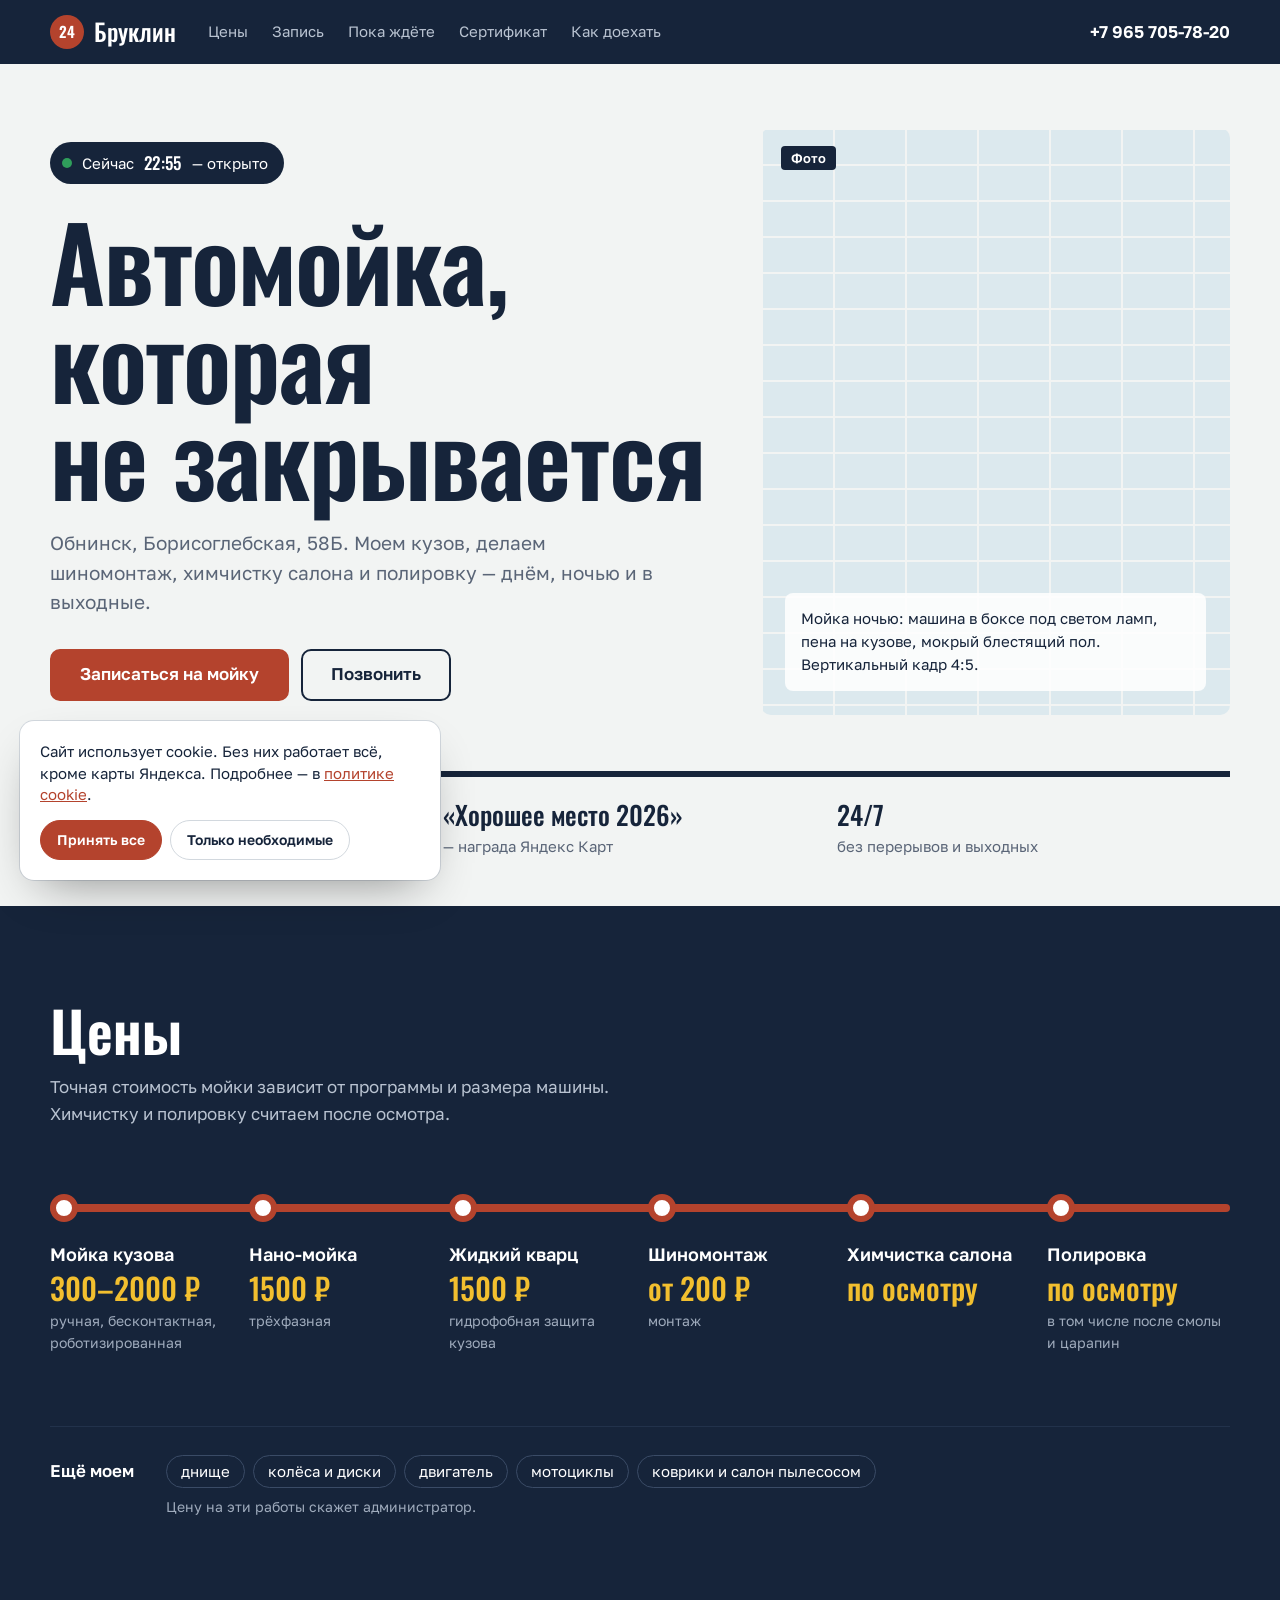
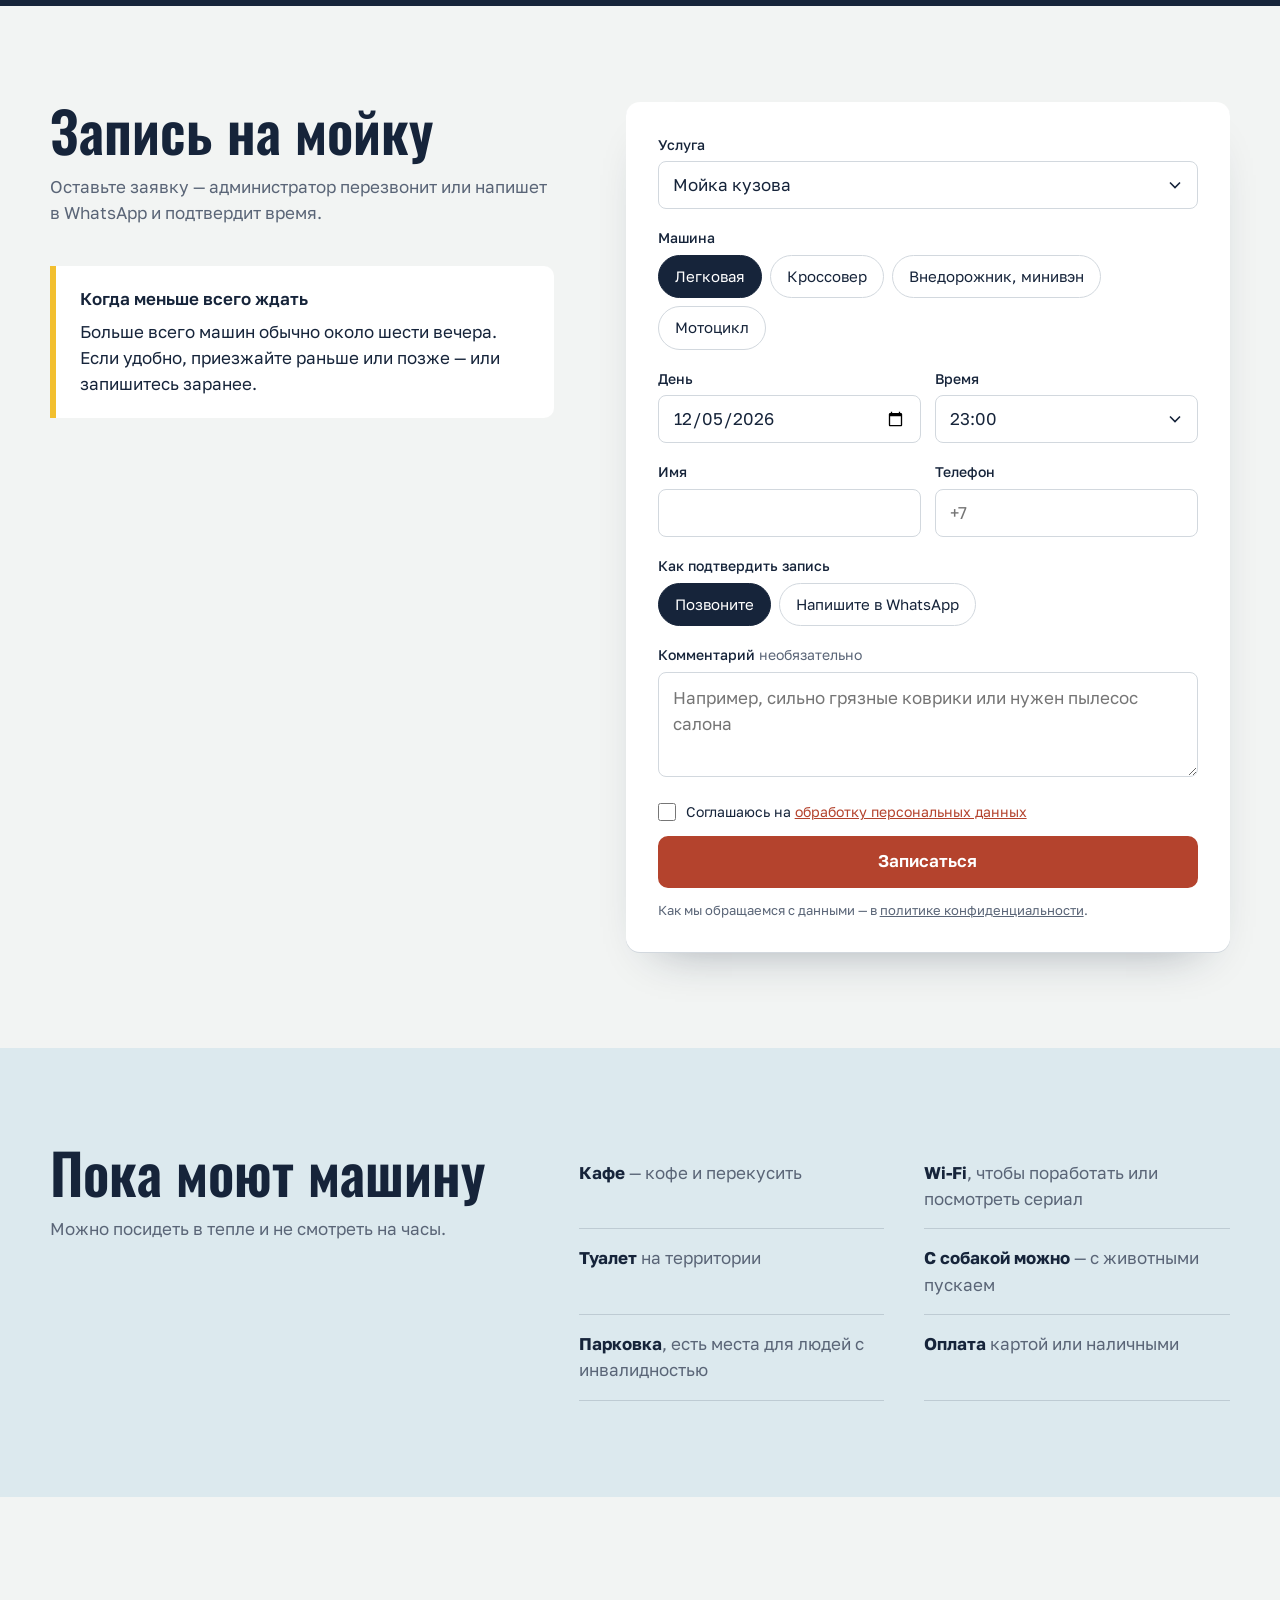
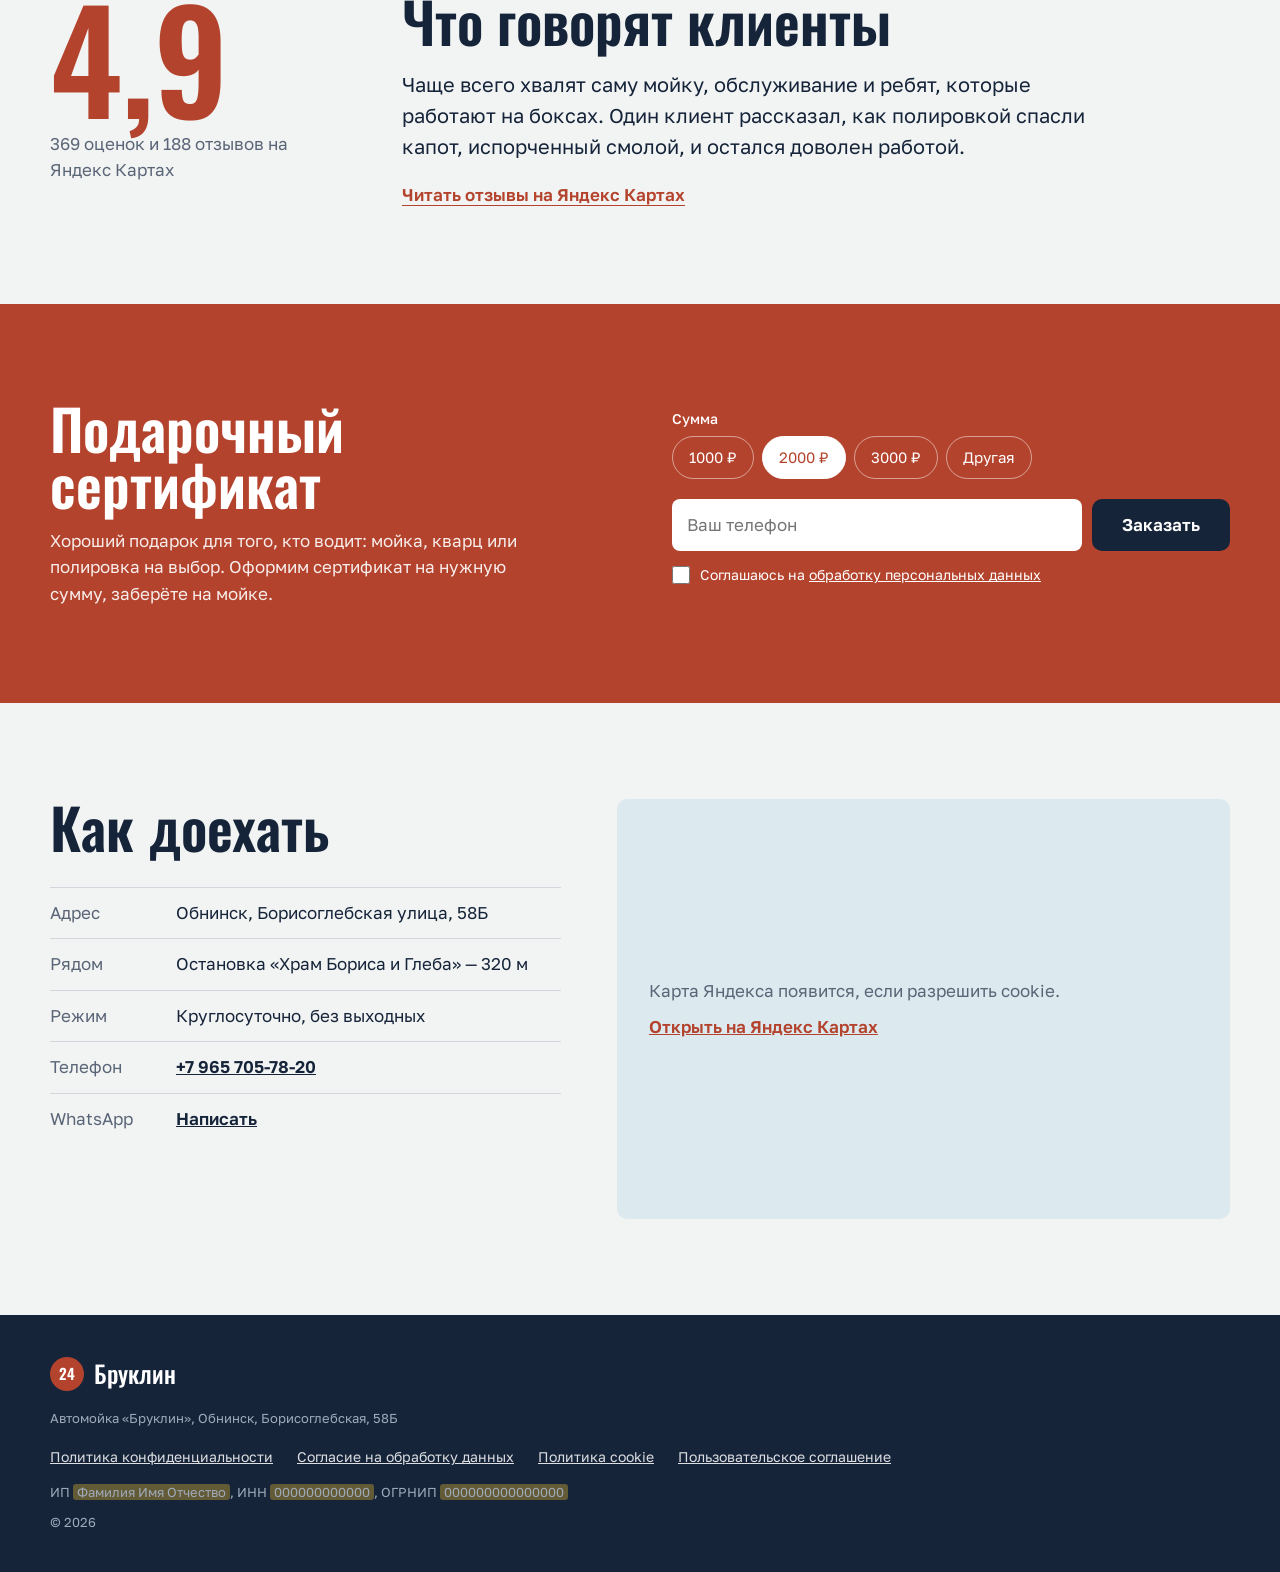
==== index.html @ a829fd0f "Сайт автомойки «Бруклин»: первая версия Главная страница, формы (без отправки данных), баннер cookie" ====
<!DOCTYPE html>
<html lang="ru">
<head>
    <meta charset="UTF-8">
    <meta name="viewport" content="width=device-width, initial-scale=1">
    <title>Автомойка «Бруклин» — круглосуточно, Обнинск</title>
    <meta name="description" content="Круглосуточная автомойка в Обнинске: мойка кузова, нано-мойка, жидкий кварц, шиномонтаж, химчистка салона и полировка. Борисоглебская, 58Б.">

    <link rel="preconnect" href="https://fonts.googleapis.com">
    <link rel="preconnect" href="https://fonts.gstatic.com" crossorigin>
    <link href="https://fonts.googleapis.com/css2?family=Golos+Text:wght@400;500;600&family=Oswald:wght@500;600&display=swap" rel="stylesheet">

    <link rel="canonical" href="https://timofeyderbugov.github.io/brooklyn-carwash-obninsk/">
    <link rel="icon" href="favicon.svg" type="image/svg+xml">

    <meta property="og:type" content="website">
    <meta property="og:locale" content="ru_RU">
    <meta property="og:title" content="Автомойка «Бруклин» — круглосуточно, Обнинск">
    <meta property="og:description" content="Круглосуточная автомойка в Обнинске: мойка кузова, нано-мойка, жидкий кварц, шиномонтаж, химчистка салона и полировка.">
    <meta property="og:url" content="https://timofeyderbugov.github.io/brooklyn-carwash-obninsk/">

    <link rel="stylesheet" href="css/style.css">
</head>
<body>

    <header class="header">
        <div class="wrap header__inner">
            <a class="logo" href="#top">
                <span class="bullet" aria-hidden="true">24</span>
                Бруклин
            </a>

            <nav class="nav" aria-label="Разделы сайта">
                <a href="#prices">Цены</a>
                <a href="#booking">Запись</a>
                <a href="#comfort">Пока ждёте</a>
                <a href="#gift">Сертификат</a>
                <a href="#contacts">Как доехать</a>
            </nav>

            <a class="header__phone" href="tel:+79657057820">+7 965 705-78-20</a>
        </div>
    </header>

    <main id="top">

        <!-- Первый экран -->
        <section class="hero">
            <div class="wrap hero__inner">
                <div class="hero__text">
                    <p class="hero__clock">
                        <span class="hero__dot" aria-hidden="true"></span>
                        Сейчас <time data-clock>--:--</time> — открыто
                    </p>

                    <h1 class="hero__title">Автомойка, которая не&nbsp;закрывается</h1>

                    <p class="hero__lead">
                        Обнинск, Борисоглебская, 58Б. Моем кузов, делаем шиномонтаж,
                        химчистку салона и полировку — днём, ночью и в выходные.
                    </p>

                    <div class="hero__actions">
                        <a class="btn" href="#booking">Записаться на мойку</a>
                        <a class="btn btn--line" href="tel:+79657057820">Позвонить</a>
                    </div>
                </div>

                <figure class="ph ph--hero">
                    <div class="ph__box">
                        <span class="ph__tag">Фото</span>
                        <p class="ph__text">
                            Мойка ночью: машина в боксе под светом ламп, пена на кузове,
                            мокрый блестящий пол. Вертикальный кадр 4:5.
                        </p>
                    </div>
                </figure>
            </div>

            <div class="wrap">
                <ul class="hero__badges">
                    <li><strong>4,9</strong> на Яндекс Картах, 369 оценок</li>
                    <li><strong>«Хорошее место 2026»</strong> — награда Яндекс Карт</li>
                    <li><strong>24/7</strong> без перерывов и выходных</li>
                </ul>
            </div>
        </section>

        <!-- Цены: схема-ветка как в метро -->
        <section class="line-section" id="prices">
            <div class="wrap">
                <h2 class="section__title section__title--light">Цены</h2>
                <p class="line-section__lead">
                    Точная стоимость мойки зависит от программы и размера машины.
                    Химчистку и полировку считаем после осмотра.
                </p>

                <ol class="line">
                    <li class="line__stop">
                        <span class="line__name">Мойка кузова</span>
                        <span class="line__price">300–2000 ₽</span>
                        <span class="line__note">ручная, бесконтактная, роботизированная</span>
                    </li>
                    <li class="line__stop">
                        <span class="line__name">Нано-мойка</span>
                        <span class="line__price">1500 ₽</span>
                        <span class="line__note">трёхфазная</span>
                    </li>
                    <li class="line__stop">
                        <span class="line__name">Жидкий кварц</span>
                        <span class="line__price">1500 ₽</span>
                        <span class="line__note">гидрофобная защита кузова</span>
                    </li>
                    <li class="line__stop">
                        <span class="line__name">Шиномонтаж</span>
                        <span class="line__price">от 200 ₽</span>
                        <span class="line__note">монтаж</span>
                    </li>
                    <li class="line__stop">
                        <span class="line__name">Химчистка салона</span>
                        <span class="line__price">по осмотру</span>
                    </li>
                    <li class="line__stop">
                        <span class="line__name">Полировка</span>
                        <span class="line__price">по осмотру</span>
                        <span class="line__note">в том числе после смолы и царапин</span>
                    </li>
                </ol>

                <div class="extras">
                    <p class="extras__title">Ещё моем</p>
                    <ul class="extras__list">
                        <li>днище</li>
                        <li>колёса и диски</li>
                        <li>двигатель</li>
                        <li>мотоциклы</li>
                        <li>коврики и салон пылесосом</li>
                    </ul>
                    <p class="extras__hint">Цену на эти работы скажет администратор.</p>
                </div>
            </div>
        </section>

        <!-- Запись -->
        <section class="section" id="booking">
            <div class="wrap booking">
                <div class="booking__side">
                    <h2 class="section__title">Запись на мойку</h2>
                    <p class="section__lead">
                        Оставьте заявку — администратор перезвонит или напишет
                        в WhatsApp и подтвердит время.
                    </p>

                    <div class="tip">
                        <p class="tip__title">Когда меньше всего ждать</p>
                        <p>
                            Больше всего машин обычно около шести вечера.
                            Если удобно, приезжайте раньше или позже — или запишитесь заранее.
                        </p>
                    </div>
                </div>

                <form class="form" id="booking-form" novalidate>
                    <div class="form__group">
                        <label class="form__label" for="service">Услуга</label>
                        <select class="form__input" id="service" name="service">
                            <option>Мойка кузова</option>
                            <option>Нано-мойка</option>
                            <option>Жидкий кварц</option>
                            <option>Шиномонтаж</option>
                            <option>Химчистка салона</option>
                            <option>Полировка</option>
                            <option>Мойка мотоцикла</option>
                        </select>
                    </div>

                    <fieldset class="form__group form__fieldset">
                        <legend class="form__label">Машина</legend>
                        <div class="pills">
                            <label class="pill">
                                <input type="radio" name="car" value="Легковая" checked>
                                <span>Легковая</span>
                            </label>
                            <label class="pill">
                                <input type="radio" name="car" value="Кроссовер">
                                <span>Кроссовер</span>
                            </label>
                            <label class="pill">
                                <input type="radio" name="car" value="Внедорожник или минивэн">
                                <span>Внедорожник, минивэн</span>
                            </label>
                            <label class="pill">
                                <input type="radio" name="car" value="Мотоцикл">
                                <span>Мотоцикл</span>
                            </label>
                        </div>
                    </fieldset>

                    <div class="form__row">
                        <div class="form__group">
                            <label class="form__label" for="date">День</label>
                            <input class="form__input" id="date" name="date" type="date" required>
                        </div>
                        <div class="form__group">
                            <label class="form__label" for="time">Время</label>
                            <select class="form__input" id="time" name="time"></select>
                        </div>
                    </div>

                    <div class="form__row">
                        <div class="form__group">
                            <label class="form__label" for="name">Имя</label>
                            <input class="form__input" id="name" name="name" type="text" autocomplete="given-name" required>
                        </div>
                        <div class="form__group">
                            <label class="form__label" for="phone">Телефон</label>
                            <input class="form__input" id="phone" name="phone" type="tel" autocomplete="tel" placeholder="+7" required>
                        </div>
                    </div>

                    <fieldset class="form__group form__fieldset">
                        <legend class="form__label">Как подтвердить запись</legend>
                        <div class="pills">
                            <label class="pill">
                                <input type="radio" name="contact" value="Звонок" checked>
                                <span>Позвоните</span>
                            </label>
                            <label class="pill">
                                <input type="radio" name="contact" value="WhatsApp">
                                <span>Напишите в WhatsApp</span>
                            </label>
                        </div>
                    </fieldset>

                    <div class="form__group">
                        <label class="form__label" for="comment">Комментарий <span class="form__hint">необязательно</span></label>
                        <textarea class="form__input form__textarea" id="comment" name="comment" rows="3" placeholder="Например, сильно грязные коврики или нужен пылесос салона"></textarea>
                    </div>

                    <label class="consent">
                        <input type="checkbox" name="consent" value="yes">
                        <span>Соглашаюсь на <a href="consent.html" target="_blank">обработку персональных данных</a></span>
                    </label>

                    <p class="form__error" role="alert" hidden></p>

                    <button class="btn btn--full" type="submit">Записаться</button>

                    <p class="form__note">
                        Как мы обращаемся с данными — в
                        <a href="privacy.html" target="_blank">политике конфиденциальности</a>.
                    </p>
                </form>

                <div class="booking__done" hidden>
                    <p class="booking__done-title">Вы записаны</p>
                    <p data-summary></p>
                    <p>Администратор свяжется с вами и подтвердит время.</p>
                    <button class="link-btn" type="button" data-reset>Записать ещё одну машину</button>
                </div>
            </div>
        </section>

        <!-- Пока ждёте -->
        <section class="section section--foam" id="comfort">
            <div class="wrap comfort">
                <div>
                    <h2 class="section__title">Пока моют машину</h2>
                    <p class="section__lead">Можно посидеть в тепле и не смотреть на часы.</p>
                </div>

                <ul class="comfort__list">
                    <li><strong>Кафе</strong> — кофе и перекусить</li>
                    <li><strong>Wi-Fi</strong>, чтобы поработать или посмотреть сериал</li>
                    <li><strong>Туалет</strong> на территории</li>
                    <li><strong>С собакой можно</strong> — с животными пускаем</li>
                    <li><strong>Парковка</strong>, есть места для людей с инвалидностью</li>
                    <li><strong>Оплата</strong> картой или наличными</li>
                </ul>
            </div>
        </section>

        <!-- Отзывы -->
        <section class="section" id="reviews">
            <div class="wrap reviews">
                <div class="reviews__score">
                    <p class="reviews__num">4,9</p>
                    <p class="reviews__meta">369 оценок и 188 отзывов на Яндекс Картах</p>
                </div>

                <div class="reviews__body">
                    <h2 class="section__title">Что говорят клиенты</h2>
                    <p class="reviews__text">
                        Чаще всего хвалят саму мойку, обслуживание и ребят, которые работают
                        на боксах. Один клиент рассказал, как полировкой спасли капот, испорченный
                        смолой, и остался доволен работой.
                    </p>
                    <a class="link-btn" href="https://yandex.ru/profile/204612633149" target="_blank" rel="noopener">Читать отзывы на Яндекс Картах</a>
                </div>
            </div>
        </section>

        <!-- Сертификат -->
        <section class="section section--brick" id="gift">
            <div class="wrap gift">
                <div class="gift__text">
                    <h2 class="section__title section__title--light">Подарочный сертификат</h2>
                    <p>
                        Хороший подарок для того, кто водит: мойка, кварц или полировка
                        на выбор. Оформим сертификат на нужную сумму, заберёте на мойке.
                    </p>
                </div>

                <form class="gift__form" id="gift-form" novalidate>
                    <fieldset class="form__fieldset">
                        <legend class="form__label">Сумма</legend>
                        <div class="pills pills--light">
                            <label class="pill">
                                <input type="radio" name="amount" value="1000">
                                <span>1000 ₽</span>
                            </label>
                            <label class="pill">
                                <input type="radio" name="amount" value="2000" checked>
                                <span>2000 ₽</span>
                            </label>
                            <label class="pill">
                                <input type="radio" name="amount" value="3000">
                                <span>3000 ₽</span>
                            </label>
                            <label class="pill">
                                <input type="radio" name="amount" value="Другая">
                                <span>Другая</span>
                            </label>
                        </div>
                    </fieldset>

                    <div class="gift__row">
                        <label class="visually-hidden" for="gift-phone">Телефон</label>
                        <input class="form__input" id="gift-phone" name="phone" type="tel" placeholder="Ваш телефон" required>
                        <button class="btn btn--dark" type="submit">Заказать</button>
                    </div>
                    <label class="consent consent--light">
                        <input type="checkbox" name="consent" value="yes">
                        <span>Соглашаюсь на <a href="consent.html" target="_blank">обработку персональных данных</a></span>
                    </label>
                    <p class="form__error form__error--light" role="alert" hidden></p>
                </form>
            </div>
        </section>

        <!-- Контакты -->
        <section class="section" id="contacts">
            <div class="wrap contacts">
                <div>
                    <h2 class="section__title">Как доехать</h2>

                    <dl class="contacts__list">
                        <div>
                            <dt>Адрес</dt>
                            <dd>Обнинск, Борисоглебская улица, 58Б</dd>
                        </div>
                        <div>
                            <dt>Рядом</dt>
                            <dd>Остановка «Храм Бориса и Глеба» — 320 м</dd>
                        </div>
                        <div>
                            <dt>Режим</dt>
                            <dd>Круглосуточно, без выходных</dd>
                        </div>
                        <div>
                            <dt>Телефон</dt>
                            <dd><a href="tel:+79657057820">+7 965 705-78-20</a></dd>
                        </div>
                        <div>
                            <dt>WhatsApp</dt>
                            <dd><a href="https://wa.me/79657057820" target="_blank" rel="noopener">Написать</a></dd>
                        </div>
                    </dl>
                </div>

                <!-- Карта Яндекса ставит свои cookie, поэтому грузится только после согласия -->
                <div class="contacts__map"
                     data-map-src="https://yandex.ru/map-widget/v1/?oid=204612633149&amp;z=16"
                     data-map-title="Автомойка «Бруклин» на Яндекс Картах">
                    <div class="map-stub">
                        <p>Карта Яндекса появится, если разрешить cookie.</p>
                        <a href="https://yandex.ru/maps/org/204612633149" target="_blank" rel="noopener">Открыть на Яндекс Картах</a>
                    </div>
                </div>
            </div>
        </section>

    </main>

    <footer class="footer">
        <div class="wrap footer__inner">
            <p class="logo logo--footer">
                <span class="bullet" aria-hidden="true">24</span>
                Бруклин
            </p>
            <p class="footer__small">Автомойка «Бруклин», Обнинск, Борисоглебская, 58Б</p>
            <nav class="footer__legal" aria-label="Документы">
                <a href="privacy.html">Политика конфиденциальности</a>
                <a href="consent.html">Согласие на обработку данных</a>
                <a href="cookies.html">Политика cookie</a>
                <a href="terms.html">Пользовательское соглашение</a>
            </nav>
            <!-- Реквизиты: заменить на настоящие данные владельца -->
            <p class="footer__small">
                ИП <span class="fill">Фамилия Имя Отчество</span>, ИНН <span class="fill">000000000000</span>,
                ОГРНИП <span class="fill">000000000000000</span>
            </p>
            <p class="footer__small">© <span data-year>2026</span></p>
        </div>
    </footer>

    <script src="js/cookies.js"></script>
    <script src="js/main.js"></script>
</body>
</html>
---- css/style.css ----
/* ==========================================================
   Автомойка «Бруклин» — стили
   Идея: указатели нью-йоркского метро. Кирпич, мокрый асфальт,
   белая плитка. Цены нарисованы как ветка метро.
   ========================================================== */

:root {
    --tile: #f2f4f3;
    --white: #ffffff;
    --asphalt: #16243a;
    --asphalt-2: #22324b;
    --brick: #b4432d;
    --brick-dark: #8e3321;
    --signal: #f2bf2f;
    --foam: #dce9ee;
    --muted: #5a6577;
    --line: #d2d8de;
    --ok: #2f9e5b;
    --error: #b4432d;
    --accent: var(--brick);
    --bg-soft: var(--foam);
    --ink-main: var(--asphalt);

    --font-display: "Oswald", "Arial Narrow", Arial, sans-serif;
    --font-body: "Golos Text", "Helvetica Neue", Arial, sans-serif;

    --wrap: 1180px;
    --radius: 10px;
}

*,
*::before,
*::after {
    box-sizing: border-box;
}

html {
    scroll-behavior: smooth;
    scroll-padding-top: 76px;
}

body {
    margin: 0;
    font-family: var(--font-body);
    font-size: 17px;
    line-height: 1.55;
    color: var(--asphalt);
    background: var(--tile);
    -webkit-font-smoothing: antialiased;
}

h1,
h2,
p,
ol,
ul,
dl,
dd,
figure,
fieldset {
    margin: 0;
}

ol,
ul {
    padding: 0;
    list-style: none;
}

fieldset {
    padding: 0;
    border: 0;
    min-width: 0;
}

a {
    color: inherit;
}

button,
input,
select,
textarea {
    font: inherit;
    color: inherit;
}

:focus-visible {
    outline: 3px solid var(--signal);
    outline-offset: 3px;
}

.wrap {
    width: min(100% - 40px, var(--wrap));
    margin-inline: auto;
}

.visually-hidden {
    position: absolute;
    width: 1px;
    height: 1px;
    overflow: hidden;
    clip: rect(0 0 0 0);
    white-space: nowrap;
}

/* ---------- Знак «24» как кружок линии метро ---------- */

.bullet {
    display: inline-grid;
    place-items: center;
    width: 34px;
    height: 34px;
    border-radius: 50%;
    background: var(--brick);
    color: var(--white);
    font-family: var(--font-display);
    font-weight: 600;
    font-size: 15px;
    letter-spacing: 0;
}

/* ---------- Шапка: чёрная полоса указателя ---------- */

.header {
    position: sticky;
    top: 0;
    z-index: 10;
    background: var(--asphalt);
    color: var(--white);
}

.header__inner {
    display: flex;
    align-items: center;
    gap: 32px;
    min-height: 64px;
}

.logo {
    display: inline-flex;
    align-items: center;
    gap: 10px;
    font-family: var(--font-display);
    font-weight: 500;
    font-size: 24px;
    text-decoration: none;
}

.nav {
    display: flex;
    gap: 24px;
    margin-right: auto;
    font-size: 15px;
}

.nav a {
    text-decoration: none;
    color: #b9c3d1;
}

.nav a:hover {
    color: var(--white);
}

.header__phone {
    font-weight: 600;
    text-decoration: none;
    white-space: nowrap;
}

/* ---------- Кнопки ---------- */

.btn {
    display: inline-flex;
    align-items: center;
    justify-content: center;
    min-height: 52px;
    padding: 0 28px;
    border: 2px solid var(--brick);
    border-radius: var(--radius);
    background: var(--brick);
    color: var(--white);
    font-weight: 600;
    text-decoration: none;
    cursor: pointer;
    transition: background 0.15s, border-color 0.15s, color 0.15s;
}

.btn:hover {
    background: var(--brick-dark);
    border-color: var(--brick-dark);
}

.btn--line {
    background: transparent;
    border-color: var(--asphalt);
    color: var(--asphalt);
}

.btn--line:hover {
    background: var(--asphalt);
    border-color: var(--asphalt);
    color: var(--white);
}

.btn--dark {
    background: var(--asphalt);
    border-color: var(--asphalt);
}

.btn--dark:hover {
    background: var(--asphalt-2);
    border-color: var(--asphalt-2);
}

.btn--full {
    width: 100%;
}

.link-btn {
    padding: 0;
    border: 0;
    background: none;
    color: var(--brick);
    font-weight: 600;
    text-decoration: underline;
    text-underline-offset: 4px;
    cursor: pointer;
}

/* ---------- Первый экран ---------- */

.hero {
    padding: 64px 0 48px;
}

.hero__inner {
    display: grid;
    grid-template-columns: 1.25fr 1fr;
    gap: 56px;
    align-items: center;
}

.hero__clock {
    display: inline-flex;
    align-items: center;
    gap: 10px;
    padding: 8px 16px 8px 12px;
    border-radius: 999px;
    background: var(--asphalt);
    color: var(--white);
    font-size: 15px;
}

.hero__clock time {
    font-family: var(--font-display);
    font-weight: 500;
    font-size: 17px;
    letter-spacing: 0.02em;
    font-variant-numeric: tabular-nums;
}

.hero__dot {
    width: 10px;
    height: 10px;
    border-radius: 50%;
    background: var(--ok);
    box-shadow: 0 0 0 0 rgba(47, 158, 91, 0.6);
    animation: pulse 2s infinite;
}

@keyframes pulse {
    70% {
        box-shadow: 0 0 0 10px rgba(47, 158, 91, 0);
    }
    100% {
        box-shadow: 0 0 0 0 rgba(47, 158, 91, 0);
    }
}

.hero__title {
    margin-top: 28px;
    font-family: var(--font-display);
    font-weight: 600;
    font-size: clamp(40px, 8vw, 104px);
    line-height: 0.95;
    letter-spacing: -0.01em;
}

.hero__lead {
    max-width: 32em;
    margin-top: 24px;
    font-size: 19px;
    color: var(--muted);
}

.hero__actions {
    display: flex;
    flex-wrap: wrap;
    gap: 12px;
    margin-top: 32px;
}

.hero__badges {
    display: grid;
    grid-template-columns: repeat(3, 1fr);
    margin-top: 56px;
    border-top: 6px solid var(--asphalt);
}

.hero__badges li {
    padding: 18px 24px 0 0;
    color: var(--muted);
    font-size: 15px;
}

.hero__badges strong {
    display: block;
    font-family: var(--font-display);
    font-weight: 500;
    font-size: 26px;
    color: var(--asphalt);
}

/* ---------- Место под картинку ---------- */

.ph__box {
    position: relative;
    display: flex;
    flex-direction: column;
    justify-content: flex-end;
    padding: 24px;
    border-radius: var(--radius);
    background:
        linear-gradient(var(--tile) 2px, transparent 2px) 0 0 / 100% 36px,
        linear-gradient(90deg, var(--tile) 2px, transparent 2px) 0 0 / 72px 100%,
        var(--foam);
    color: var(--asphalt);
}

.ph--hero .ph__box {
    aspect-ratio: 4 / 5;
}

.ph__tag {
    position: absolute;
    top: 18px;
    left: 20px;
    padding: 2px 10px;
    border-radius: 4px;
    background: var(--asphalt);
    color: var(--white);
    font-size: 13px;
    font-weight: 600;
}

.ph__text {
    padding: 14px 16px;
    border-radius: 8px;
    background: rgba(255, 255, 255, 0.85);
    font-size: 15px;
}

/* ---------- Секции ---------- */

.section {
    padding: 96px 0;
}

.section--foam {
    background: var(--foam);
}

.section--brick {
    background: var(--brick);
    color: var(--white);
}

.section__title {
    font-family: var(--font-display);
    font-weight: 600;
    font-size: clamp(34px, 4.6vw, 56px);
    line-height: 1;
}

.section__title--light {
    color: var(--white);
}

.section__lead {
    max-width: 30em;
    margin-top: 16px;
    color: var(--muted);
}

/* ---------- Цены: ветка метро ---------- */

.line-section {
    padding: 96px 0 88px;
    background: var(--asphalt);
    color: var(--white);
}

.line-section__lead {
    max-width: 34em;
    margin-top: 16px;
    color: #b9c3d1;
}

.line {
    position: relative;
    display: grid;
    grid-template-columns: repeat(6, 1fr);
    gap: 16px;
    margin-top: 64px;
}

/* сама линия */
.line::before {
    content: "";
    position: absolute;
    top: 13px;
    left: 0;
    right: 0;
    height: 8px;
    border-radius: 4px;
    background: var(--brick);
}

.line__stop {
    position: relative;
    display: flex;
    flex-direction: column;
    gap: 6px;
    padding-top: 52px;
}

/* станция */
.line__stop::before {
    content: "";
    position: absolute;
    top: 3px;
    left: 0;
    width: 28px;
    height: 28px;
    border: 6px solid var(--brick);
    border-radius: 50%;
    background: var(--white);
}

.line__name {
    font-weight: 600;
    font-size: 18px;
    line-height: 1.25;
}

.line__price {
    font-family: var(--font-display);
    font-weight: 500;
    font-size: 30px;
    line-height: 1.1;
    color: var(--signal);
    white-space: nowrap;
}

.line__note {
    font-size: 14px;
    color: #9fabbc;
}

.extras {
    display: grid;
    grid-template-columns: auto 1fr;
    gap: 8px 32px;
    align-items: baseline;
    margin-top: 72px;
    padding-top: 28px;
    border-top: 1px solid var(--asphalt-2);
}

.extras__title {
    font-weight: 600;
}

.extras__list {
    display: flex;
    flex-wrap: wrap;
    gap: 8px;
}

.extras__list li {
    padding: 4px 14px;
    border: 1px solid #3a4b66;
    border-radius: 999px;
    font-size: 15px;
}

.extras__hint {
    grid-column: 2;
    font-size: 14px;
    color: #9fabbc;
}

/* ---------- Запись ---------- */

.booking {
    display: grid;
    grid-template-columns: 1fr 1.2fr;
    gap: 72px;
    align-items: start;
}

.tip {
    margin-top: 40px;
    padding: 20px 24px;
    border-left: 6px solid var(--signal);
    background: var(--white);
    border-radius: 0 var(--radius) var(--radius) 0;
}

.tip__title {
    margin-bottom: 6px;
    font-weight: 600;
}

.form {
    padding: 32px;
    background: var(--white);
    border-radius: 14px;
    box-shadow: 0 1px 0 var(--line), 0 24px 48px -32px rgba(22, 36, 58, 0.45);
}

.form__group {
    margin-bottom: 18px;
}

.form__row {
    display: grid;
    grid-template-columns: 1fr 1fr;
    gap: 14px;
}

.form__label {
    display: block;
    margin-bottom: 6px;
    padding: 0;
    font-size: 14px;
    font-weight: 500;
}

.form__hint {
    font-weight: 400;
    color: var(--muted);
}

.form__input {
    width: 100%;
    min-height: 48px;
    padding: 0 14px;
    border: 1.5px solid var(--line);
    border-radius: 8px;
    background: var(--white);
    transition: border-color 0.15s;
}

.form__input:focus {
    outline: none;
    border-color: var(--asphalt);
}

.form__input.is-invalid {
    border-color: var(--error);
}

select.form__input {
    appearance: none;
    padding-right: 40px;
    background-image: url("data:image/svg+xml,%3Csvg xmlns='http://www.w3.org/2000/svg' width='12' height='8' fill='none'%3E%3Cpath d='M1 1.5l5 5 5-5' stroke='%2316243a' stroke-width='1.6'/%3E%3C/svg%3E");
    background-repeat: no-repeat;
    background-position: right 16px center;
}

.form__textarea {
    min-height: 90px;
    padding: 12px 14px;
    resize: vertical;
}

.form__error {
    margin-bottom: 12px;
    font-size: 14px;
    color: var(--error);
}

.form__error--light {
    margin: 10px 0 0;
    color: var(--white);
    font-weight: 600;
}

.form__note {
    margin-top: 12px;
    font-size: 13px;
    color: var(--muted);
}

/* Переключатели-таблетки */

.pills {
    display: flex;
    flex-wrap: wrap;
    gap: 8px;
}

.pill {
    position: relative;
}

.pill input {
    position: absolute;
    opacity: 0;
    pointer-events: none;
}

.pill span {
    display: inline-block;
    padding: 9px 16px;
    border: 1.5px solid var(--line);
    border-radius: 999px;
    font-size: 15px;
    cursor: pointer;
    transition: background 0.15s, border-color 0.15s, color 0.15s;
}

.pill input:checked + span {
    background: var(--asphalt);
    border-color: var(--asphalt);
    color: var(--white);
}

.pill input:focus-visible + span {
    outline: 3px solid var(--signal);
    outline-offset: 2px;
}

.pills--light .pill span {
    border-color: rgba(255, 255, 255, 0.5);
}

.pills--light .pill input:checked + span {
    background: var(--white);
    border-color: var(--white);
    color: var(--brick);
}

.booking__done {
    padding: 40px 32px;
    background: var(--white);
    border-radius: 14px;
    border-top: 6px solid var(--ok);
}

.booking__done-title {
    margin-bottom: 10px;
    font-family: var(--font-display);
    font-weight: 600;
    font-size: 36px;
}

.booking__done [data-summary] {
    margin-bottom: 6px;
    font-weight: 600;
}

.booking__done .link-btn {
    margin-top: 20px;
}

/* ---------- Пока ждёте ---------- */

.comfort {
    display: grid;
    grid-template-columns: 1fr 1.4fr;
    gap: 64px;
}

.comfort__list {
    display: grid;
    grid-template-columns: 1fr 1fr;
    gap: 0 40px;
}

.comfort__list li {
    padding: 16px 0;
    border-bottom: 1px solid rgba(22, 36, 58, 0.15);
    color: var(--muted);
}

.comfort__list strong {
    color: var(--asphalt);
}

/* ---------- Отзывы ---------- */

.reviews {
    display: grid;
    grid-template-columns: 280px 1fr;
    gap: 72px;
    align-items: start;
}

.reviews__num {
    font-family: var(--font-display);
    font-weight: 600;
    font-size: 140px;
    line-height: 0.9;
    color: var(--brick);
}

.reviews__meta {
    margin-top: 12px;
    color: var(--muted);
}

.reviews__text {
    max-width: 36em;
    margin: 20px 0 20px;
    font-size: 20px;
}

/* ---------- Сертификат ---------- */

.gift {
    display: grid;
    grid-template-columns: 1fr 1fr;
    gap: 64px;
    align-items: center;
}

.gift__text p {
    max-width: 30em;
    margin-top: 16px;
    opacity: 0.9;
}

.gift__row {
    display: flex;
    gap: 10px;
    margin-top: 20px;
}

.gift__row .form__input {
    flex: 1;
    border-color: transparent;
}

.gift__done {
    font-family: var(--font-display);
    font-weight: 500;
    font-size: 28px;
}

/* ---------- Контакты ---------- */

.contacts {
    display: grid;
    grid-template-columns: 1fr 1.2fr;
    gap: 56px;
}

.contacts__list {
    margin-top: 32px;
}

.contacts__list > div {
    display: grid;
    grid-template-columns: 110px 1fr;
    gap: 16px;
    padding: 12px 0;
    border-top: 1px solid var(--line);
}

.contacts__list dt {
    color: var(--muted);
}

.contacts__list a {
    font-weight: 600;
}

.contacts__map {
    min-height: 420px;
    border-radius: var(--radius);
    overflow: hidden;
    background: var(--foam);
}

.contacts__map iframe {
    display: block;
    width: 100%;
    height: 100%;
    min-height: 420px;
    border: 0;
}

/* ---------- Подвал ---------- */

.footer {
    padding: 40px 0;
    background: var(--asphalt);
    color: var(--white);
}

.footer__inner {
    display: grid;
    gap: 10px;
}

.logo--footer {
    margin-bottom: 6px;
}

.footer__small {
    font-size: 13px;
    color: #9fabbc;
}

/* ---------- Адаптив ---------- */

@media (max-width: 1000px) {
    .nav {
        display: none;
    }

    .header__inner {
        justify-content: space-between;
    }

    .hero__inner,
    .booking,
    .comfort,
    .reviews,
    .gift,
    .contacts {
        grid-template-columns: 1fr;
        gap: 40px;
    }

    .ph--hero .ph__box {
        aspect-ratio: 16 / 10;
    }

    /* ветка становится вертикальной */
    .line {
        grid-template-columns: 1fr;
        gap: 28px;
        margin-top: 48px;
        padding-left: 48px;
    }

    .line::before {
        top: 0;
        bottom: 0;
        left: 10px;
        right: auto;
        width: 8px;
        height: auto;
    }

    .line__stop {
        padding-top: 0;
    }

    .line__stop::before {
        top: 0;
        left: -48px;
    }
}

@media (max-width: 600px) {
    body {
        font-size: 16px;
    }

    .hero {
        padding: 36px 0 40px;
    }

    .hero__badges {
        grid-template-columns: 1fr;
    }

    .section,
    .line-section {
        padding: 64px 0;
    }

    .form {
        padding: 22px;
    }

    .form__row,
    .comfort__list {
        grid-template-columns: 1fr;
    }

    .extras {
        grid-template-columns: 1fr;
    }

    .extras__hint {
        grid-column: auto;
    }

    .reviews__num {
        font-size: 104px;
    }

    .gift__row {
        flex-direction: column;
    }

    .contacts__list > div {
        grid-template-columns: 1fr;
        gap: 2px;
    }
}

@media (prefers-reduced-motion: reduce) {
    html {
        scroll-behavior: auto;
    }

    .hero__dot {
        animation: none;
    }

    * {
        transition: none !important;
    }
}

/* ==========================================================
   Согласие, cookie, документы
   ========================================================== */

/* ---------- Галочка согласия в формах ---------- */

.consent {
    display: flex;
    align-items: flex-start;
    gap: 10px;
    margin: 4px 0 14px;
    font-size: 14px;
    line-height: 1.4;
    cursor: pointer;
}

.consent input {
    flex-shrink: 0;
    width: 18px;
    height: 18px;
    margin: 1px 0 0;
    accent-color: var(--accent);
    cursor: pointer;
}

.consent a {
    color: var(--accent);
}

.consent.is-invalid span {
    color: var(--error);
}

.consent--light,
.consent--light a {
    color: var(--white);
}

.consent--light {
    margin-top: 14px;
}

.consent--light.is-invalid span {
    color: var(--white);
    text-decoration: underline wavy;
}

.callback .consent {
    margin-top: 12px;
}

/* ---------- Заглушка карты до согласия ---------- */

.map-stub {
    display: flex;
    flex-direction: column;
    justify-content: center;
    align-items: flex-start;
    gap: 10px;
    height: 100%;
    min-height: 420px;
    padding: 32px;
    color: var(--muted);
}

.map-stub a {
    color: var(--accent);
    font-weight: 600;
}

/* ---------- Баннер cookie ---------- */

.cookie {
    position: fixed;
    left: 20px;
    bottom: 20px;
    z-index: 50;
    display: flex;
    flex-direction: column;
    gap: 14px;
    width: min(420px, calc(100% - 40px));
    padding: 20px;
    background: var(--white);
    color: var(--ink-main);
    border-radius: 14px;
    box-shadow: 0 20px 50px -20px rgba(0, 0, 0, 0.45), 0 0 0 1px var(--line);
    font-size: 15px;
    line-height: 1.45;
}

.cookie__text a {
    color: var(--accent);
}

.cookie__actions {
    display: flex;
    flex-wrap: wrap;
    gap: 8px;
}

.cookie__btn {
    min-height: 40px;
    padding: 0 16px;
    border: 1.5px solid var(--line);
    border-radius: 999px;
    background: transparent;
    font-weight: 600;
    font-size: 14px;
    cursor: pointer;
}

.cookie__btn--main {
    border-color: var(--accent);
    background: var(--accent);
    color: var(--white);
}

/* ---------- Подвал: документы и реквизиты ---------- */

.footer__legal {
    display: flex;
    flex-wrap: wrap;
    gap: 6px 24px;
    margin: 8px 0 4px;
    font-size: 14px;
}

.footer__legal a {
    color: inherit;
    opacity: 0.85;
}

.footer__legal a:hover {
    opacity: 1;
}

/* Место, которое владелец должен заполнить своими данными */
.fill {
    padding: 0 4px;
    border-radius: 3px;
    background: rgba(242, 191, 47, 0.35);
    color: inherit;
}

/* ---------- Страницы документов ---------- */

.legal-head {
    padding: 56px 0 0;
}

.back-link {
    color: var(--accent);
    font-weight: 600;
    text-decoration: none;
}

.back-link:hover {
    text-decoration: underline;
    text-underline-offset: 4px;
}

.legal {
    display: grid;
    grid-template-columns: 240px 1fr;
    gap: 64px;
    padding: 32px 0 96px;
}

.legal__docs {
    position: sticky;
    top: 96px;
    align-self: start;
    display: grid;
    gap: 2px;
    font-size: 15px;
}

.legal__docs a {
    padding: 8px 0 8px 14px;
    border-left: 3px solid var(--line);
    color: var(--muted);
    text-decoration: none;
}

.legal__docs a:hover {
    color: var(--ink-main);
}

.legal__docs a[aria-current="page"] {
    border-left-color: var(--accent);
    color: var(--ink-main);
    font-weight: 600;
}

.legal__body {
    min-width: 0;
    max-width: 46em;
}

.legal__title {
    font-family: var(--font-display);
    font-weight: 600;
    font-size: clamp(30px, 4vw, 46px);
    line-height: 1.1;
}

.legal__date {
    margin-top: 12px;
    color: var(--muted);
}

.legal__intro {
    margin-top: 28px;
    padding: 18px 22px;
    border-radius: 10px;
    background: var(--bg-soft);
}

.legal__body h2 {
    margin: 40px 0 12px;
    font-size: 21px;
    font-weight: 600;
    line-height: 1.3;
}

.legal__body p + p {
    margin-top: 10px;
}

.legal__body ul {
    margin: 10px 0;
}

.legal__body li {
    position: relative;
    padding: 4px 0 4px 22px;
}

.legal__body li::before {
    content: "";
    position: absolute;
    left: 4px;
    top: 15px;
    width: 7px;
    height: 7px;
    border-radius: 50%;
    background: var(--accent);
}

.legal__body a {
    color: var(--accent);
}

.legal__table {
    width: 100%;
    margin: 14px 0;
    border-collapse: collapse;
    font-size: 15px;
}

.legal__table th,
.legal__table td {
    padding: 10px 12px;
    border-bottom: 1px solid var(--line);
    text-align: left;
    vertical-align: top;
}

.legal__table th {
    font-weight: 600;
    background: var(--bg-soft);
}

.legal__status {
    margin-top: 16px;
}

.legal__body .btn {
    margin: 16px 0 20px;
}

@media (max-width: 860px) {
    .legal {
        grid-template-columns: minmax(0, 1fr);
        gap: 32px;
    }

    .legal__docs {
        position: static;
    }

    .legal__table {
        display: block;
        overflow-x: auto;
    }
}

@media (max-width: 600px) {
    .cookie {
        left: 12px;
        bottom: 12px;
        width: calc(100% - 24px);
    }
}

/* ---------- Страница 404 ---------- */

.not-found {
    min-height: calc(100vh - 64px);
    display: flex;
    flex-direction: column;
    justify-content: center;
    align-items: flex-start;
    gap: 20px;
    padding: 64px 0;
}

.not-found__title {
    font-family: var(--font-display);
    font-weight: 600;
    font-size: clamp(36px, 6vw, 72px);
    line-height: 1;
}

.not-found__text {
    max-width: 30em;
    color: var(--muted);
}

.page-404 .header__inner {
    justify-content: space-between;
}
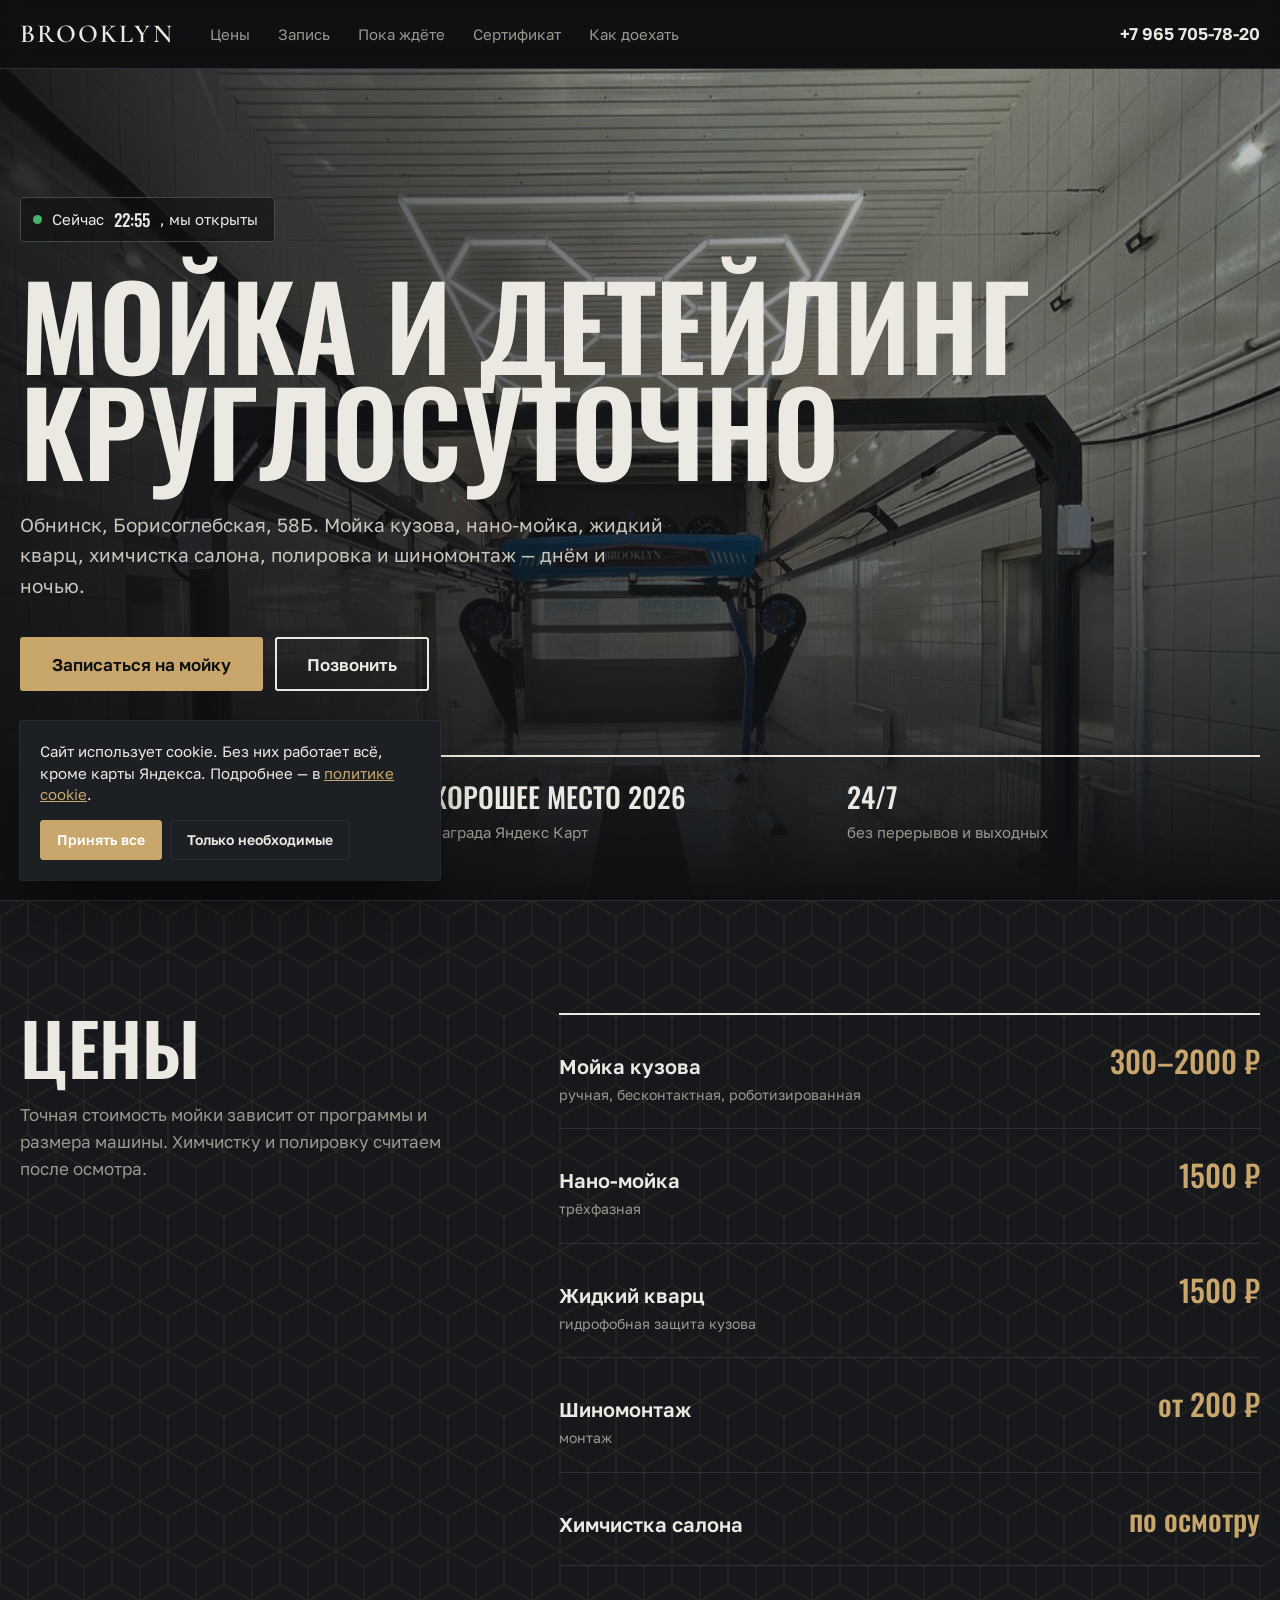
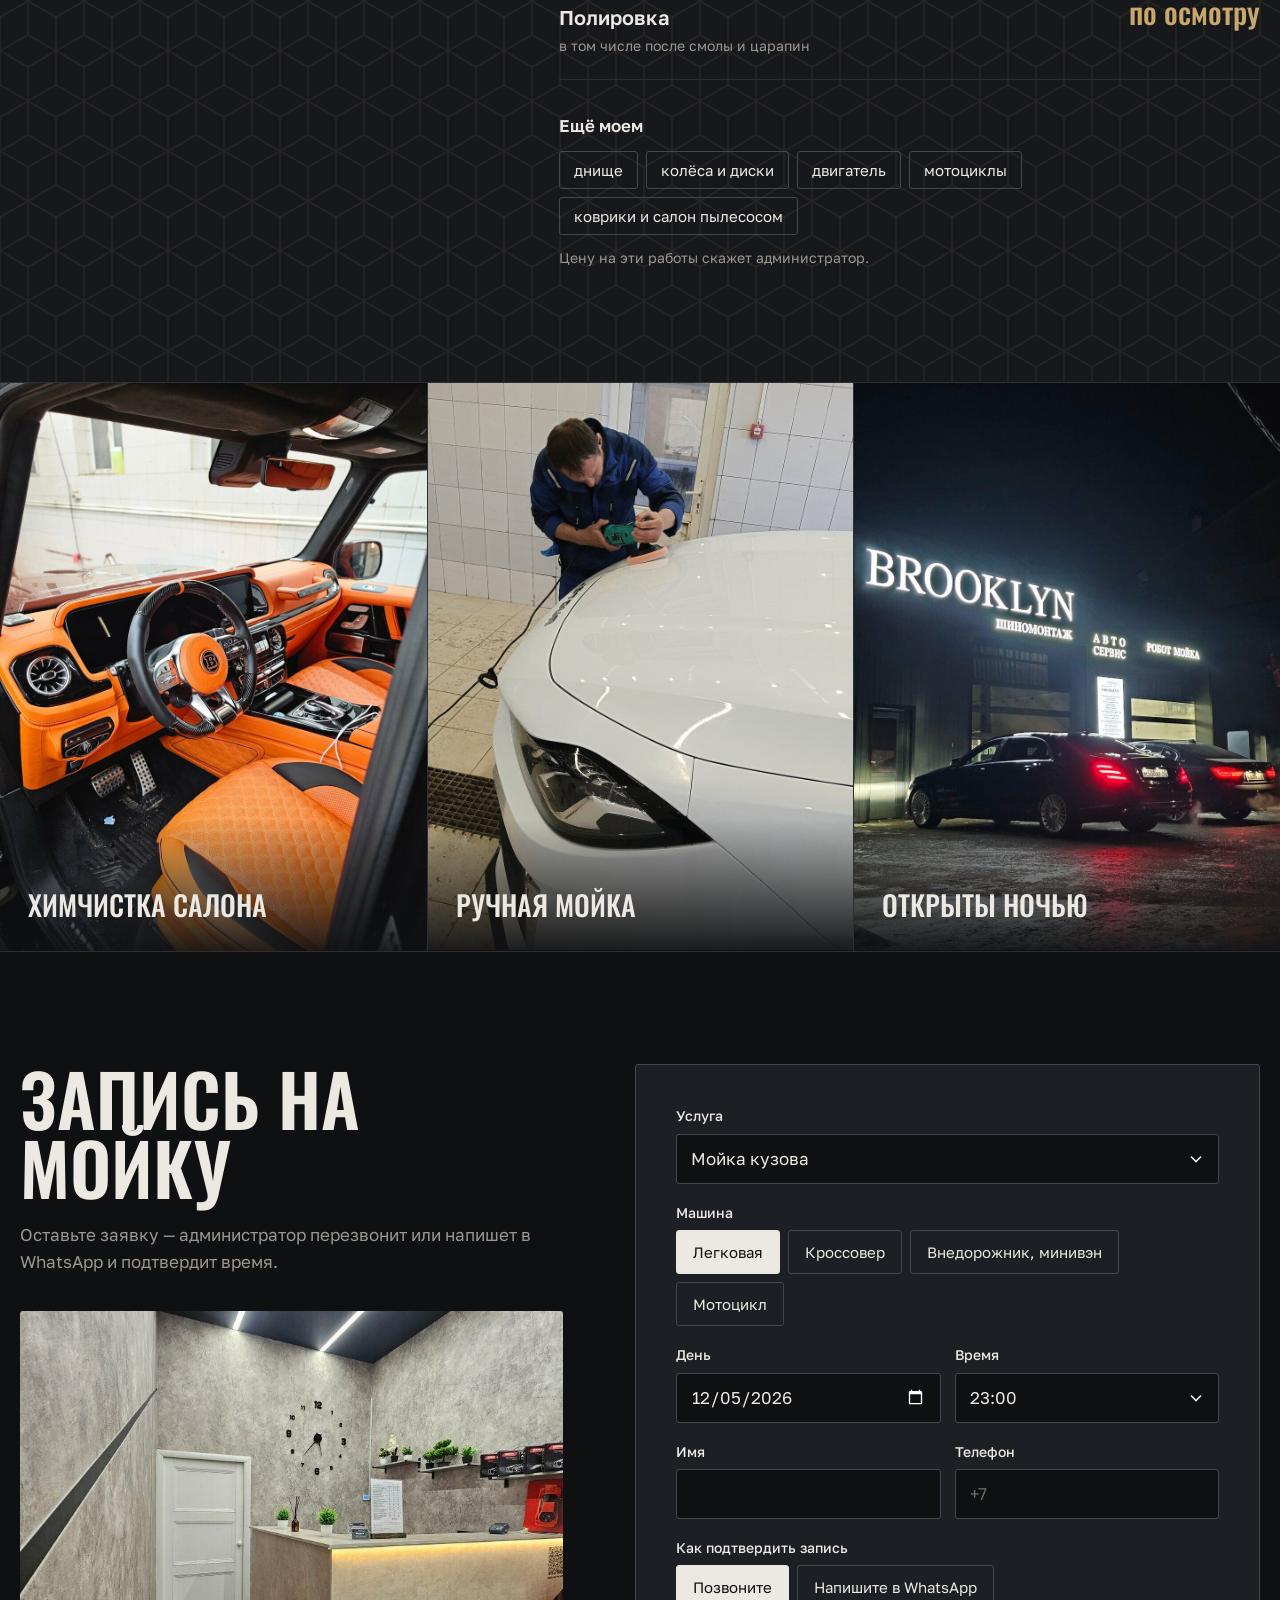
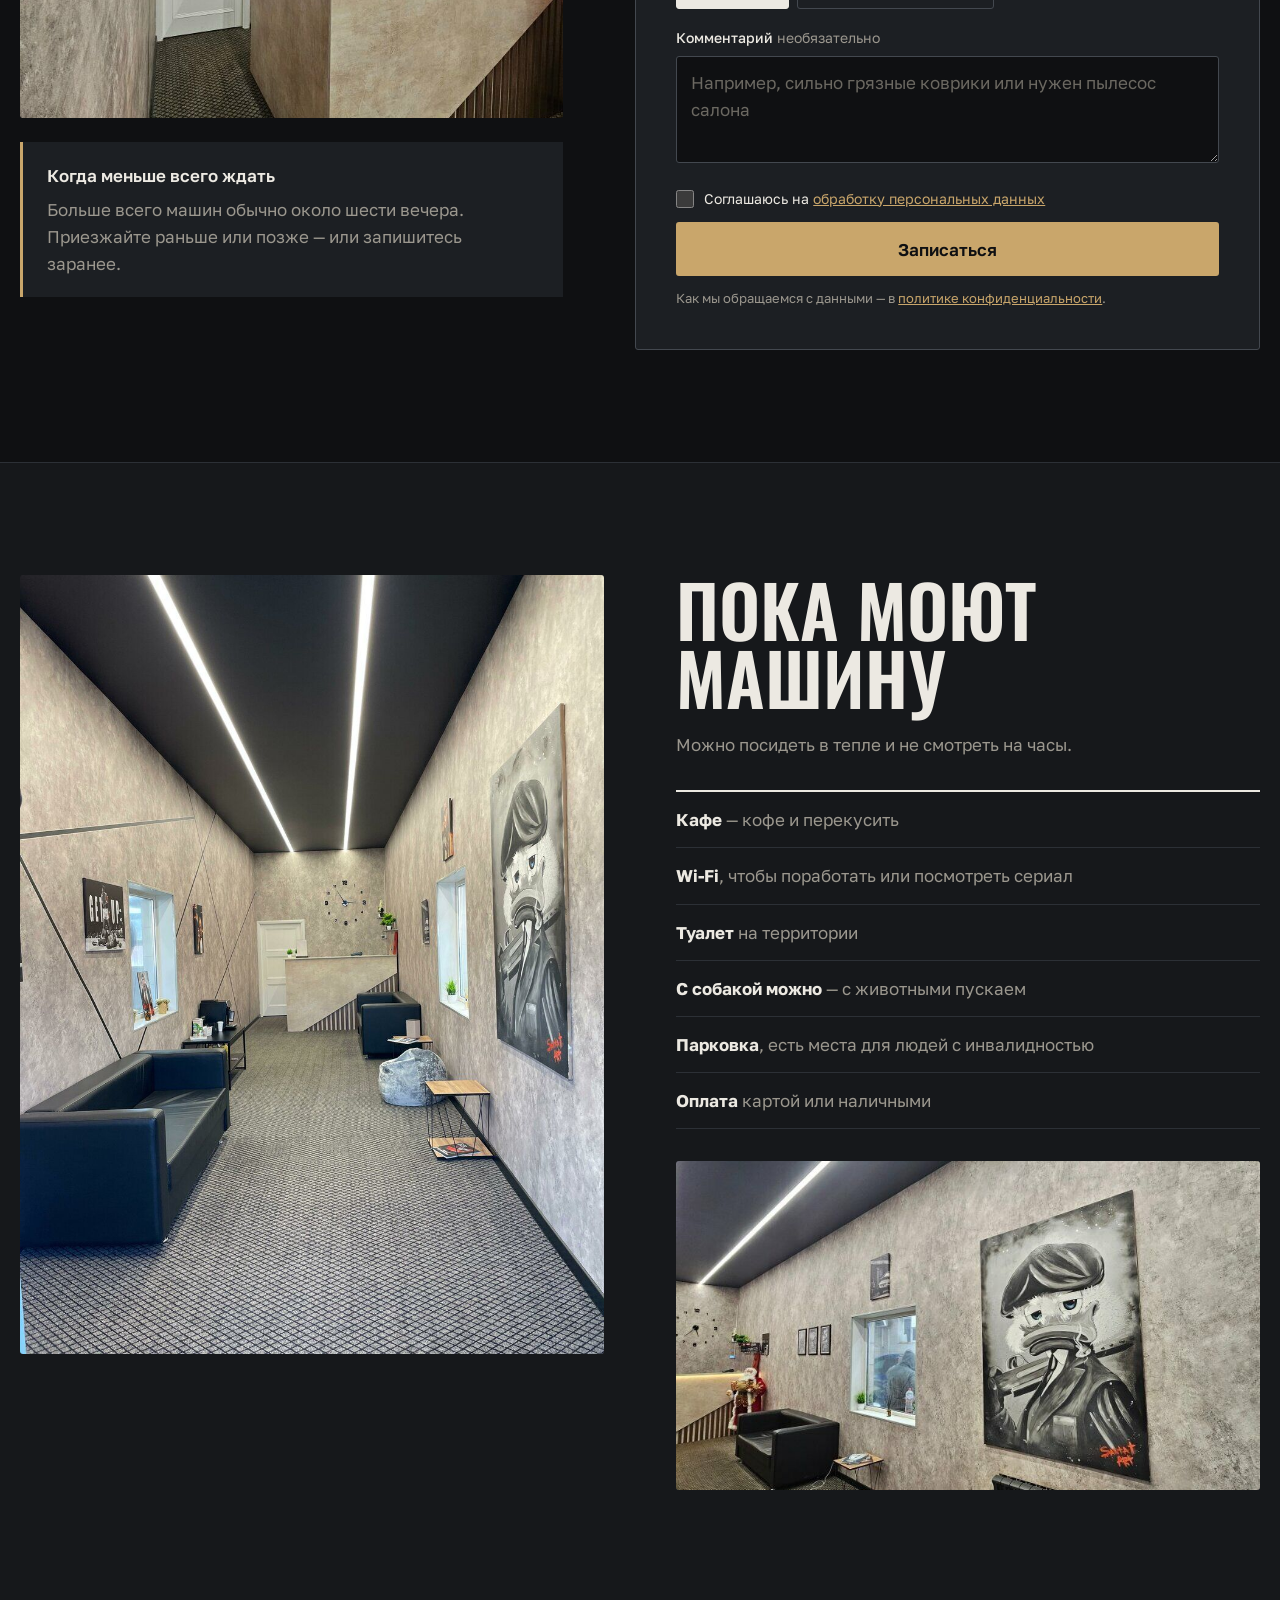
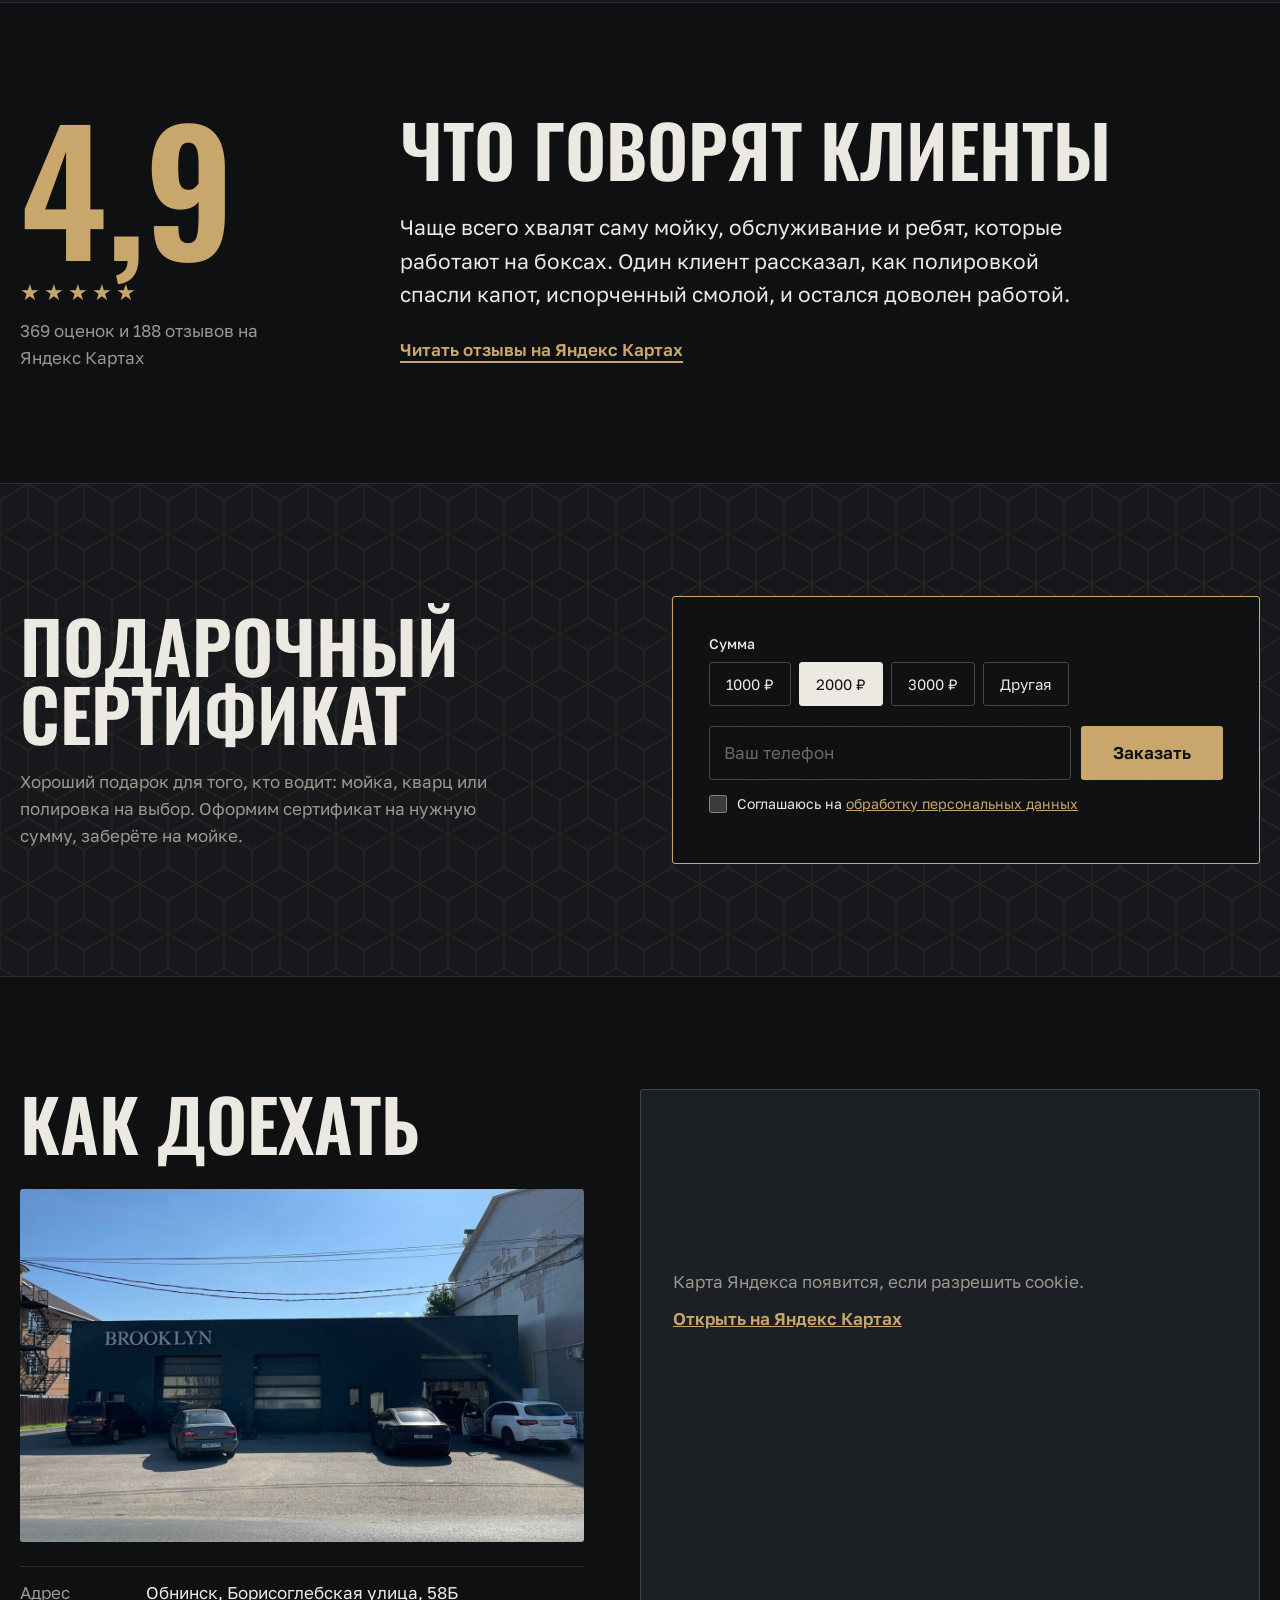
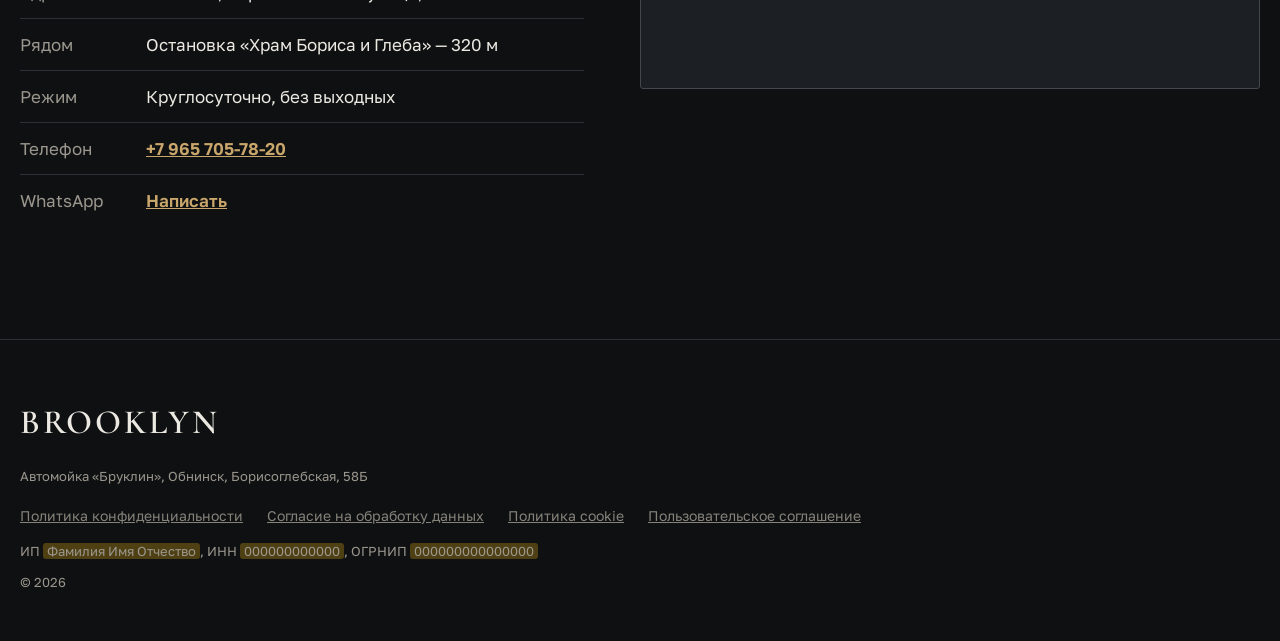
==== commit 8e59aa21: "Тёмный дизайн и настоящие фото Новый тёмный стиль, фото из карточки на Яндекс Картах, обновлённые до" ====
--- a/index.html
+++ b/index.html
@@ -8,7 +8,7 @@
 
     <link rel="preconnect" href="https://fonts.googleapis.com">
     <link rel="preconnect" href="https://fonts.gstatic.com" crossorigin>
-    <link href="https://fonts.googleapis.com/css2?family=Golos+Text:wght@400;500;600&family=Oswald:wght@500;600&display=swap" rel="stylesheet">
+    <link href="https://fonts.googleapis.com/css2?family=Cormorant+Garamond:wght@600&family=Golos+Text:wght@400;500;600&family=Oswald:wght@500;600&display=swap" rel="stylesheet">
 
     <link rel="canonical" href="https://timofeyderbugov.github.io/brooklyn-carwash-obninsk/">
     <link rel="icon" href="favicon.svg" type="image/svg+xml">
@@ -18,6 +18,7 @@
     <meta property="og:title" content="Автомойка «Бруклин» — круглосуточно, Обнинск">
     <meta property="og:description" content="Круглосуточная автомойка в Обнинске: мойка кузова, нано-мойка, жидкий кварц, шиномонтаж, химчистка салона и полировка.">
     <meta property="og:url" content="https://timofeyderbugov.github.io/brooklyn-carwash-obninsk/">
+    <meta property="og:image" content="https://timofeyderbugov.github.io/brooklyn-carwash-obninsk/img/bay.jpg">
 
     <link rel="stylesheet" href="css/style.css">
 </head>
@@ -25,10 +26,7 @@
 
     <header class="header">
         <div class="wrap header__inner">
-            <a class="logo" href="#top">
-                <span class="bullet" aria-hidden="true">24</span>
-                Бруклин
-            </a>
+            <a class="logo" href="#top">Brooklyn</a>
 
             <nav class="nav" aria-label="Разделы сайта">
                 <a href="#prices">Цены</a>
@@ -44,88 +42,74 @@
 
     <main id="top">
 
-        <!-- Первый экран -->
+        <!-- Первый экран: фото бокса с шестигранными лампами -->
         <section class="hero">
+            <img class="hero__bg" src="img/bay.jpg" width="960" height="1280"
+                 alt="Моечный бокс «Бруклин» с шестигранными лампами на потолке">
+
             <div class="wrap hero__inner">
-                <div class="hero__text">
-                    <p class="hero__clock">
-                        <span class="hero__dot" aria-hidden="true"></span>
-                        Сейчас <time data-clock>--:--</time> — открыто
-                    </p>
-
-                    <h1 class="hero__title">Автомойка, которая не&nbsp;закрывается</h1>
-
-                    <p class="hero__lead">
-                        Обнинск, Борисоглебская, 58Б. Моем кузов, делаем шиномонтаж,
-                        химчистку салона и полировку — днём, ночью и в выходные.
-                    </p>
-
-                    <div class="hero__actions">
-                        <a class="btn" href="#booking">Записаться на мойку</a>
-                        <a class="btn btn--line" href="tel:+79657057820">Позвонить</a>
-                    </div>
-                </div>
-
-                <figure class="ph ph--hero">
-                    <div class="ph__box">
-                        <span class="ph__tag">Фото</span>
-                        <p class="ph__text">
-                            Мойка ночью: машина в боксе под светом ламп, пена на кузове,
-                            мокрый блестящий пол. Вертикальный кадр 4:5.
-                        </p>
-                    </div>
-                </figure>
-            </div>
-
-            <div class="wrap">
+                <p class="hero__clock">
+                    <span class="hero__dot" aria-hidden="true"></span>
+                    Сейчас <time data-clock>--:--</time>, мы открыты
+                </p>
+
+                <h1 class="hero__title">Мойка и&nbsp;детейлинг круглосуточно</h1>
+
+                <p class="hero__lead">
+                    Обнинск, Борисоглебская, 58Б. Мойка кузова, нано-мойка, жидкий кварц,
+                    химчистка салона, полировка и шиномонтаж — днём и ночью.
+                </p>
+
+                <div class="hero__actions">
+                    <a class="btn" href="#booking">Записаться на мойку</a>
+                    <a class="btn btn--line" href="tel:+79657057820">Позвонить</a>
+                </div>
+
                 <ul class="hero__badges">
                     <li><strong>4,9</strong> на Яндекс Картах, 369 оценок</li>
-                    <li><strong>«Хорошее место 2026»</strong> — награда Яндекс Карт</li>
+                    <li><strong>Хорошее место 2026</strong> награда Яндекс Карт</li>
                     <li><strong>24/7</strong> без перерывов и выходных</li>
                 </ul>
             </div>
         </section>
 
-        <!-- Цены: схема-ветка как в метро -->
-        <section class="line-section" id="prices">
-            <div class="wrap">
-                <h2 class="section__title section__title--light">Цены</h2>
-                <p class="line-section__lead">
-                    Точная стоимость мойки зависит от программы и размера машины.
-                    Химчистку и полировку считаем после осмотра.
-                </p>
-
-                <ol class="line">
-                    <li class="line__stop">
-                        <span class="line__name">Мойка кузова</span>
-                        <span class="line__price">300–2000 ₽</span>
-                        <span class="line__note">ручная, бесконтактная, роботизированная</span>
-                    </li>
-                    <li class="line__stop">
-                        <span class="line__name">Нано-мойка</span>
-                        <span class="line__price">1500 ₽</span>
-                        <span class="line__note">трёхфазная</span>
-                    </li>
-                    <li class="line__stop">
-                        <span class="line__name">Жидкий кварц</span>
-                        <span class="line__price">1500 ₽</span>
-                        <span class="line__note">гидрофобная защита кузова</span>
-                    </li>
-                    <li class="line__stop">
-                        <span class="line__name">Шиномонтаж</span>
-                        <span class="line__price">от 200 ₽</span>
-                        <span class="line__note">монтаж</span>
-                    </li>
-                    <li class="line__stop">
-                        <span class="line__name">Химчистка салона</span>
-                        <span class="line__price">по осмотру</span>
-                    </li>
-                    <li class="line__stop">
-                        <span class="line__name">Полировка</span>
-                        <span class="line__price">по осмотру</span>
-                        <span class="line__note">в том числе после смолы и царапин</span>
-                    </li>
-                </ol>
+        <!-- Цены -->
+        <section class="section section--hex" id="prices">
+            <div class="wrap prices">
+                <div class="prices__head">
+                    <h2 class="section__title">Цены</h2>
+                    <p class="section__lead">
+                        Точная стоимость мойки зависит от программы и размера машины.
+                        Химчистку и полировку считаем после осмотра.
+                    </p>
+                </div>
+
+                <dl class="price-list">
+                    <div class="price-list__row">
+                        <dt>Мойка кузова <span>ручная, бесконтактная, роботизированная</span></dt>
+                        <dd>300–2000 ₽</dd>
+                    </div>
+                    <div class="price-list__row">
+                        <dt>Нано-мойка <span>трёхфазная</span></dt>
+                        <dd>1500 ₽</dd>
+                    </div>
+                    <div class="price-list__row">
+                        <dt>Жидкий кварц <span>гидрофобная защита кузова</span></dt>
+                        <dd>1500 ₽</dd>
+                    </div>
+                    <div class="price-list__row">
+                        <dt>Шиномонтаж <span>монтаж</span></dt>
+                        <dd>от 200 ₽</dd>
+                    </div>
+                    <div class="price-list__row">
+                        <dt>Химчистка салона</dt>
+                        <dd>по осмотру</dd>
+                    </div>
+                    <div class="price-list__row">
+                        <dt>Полировка <span>в том числе после смолы и царапин</span></dt>
+                        <dd>по осмотру</dd>
+                    </div>
+                </dl>
 
                 <div class="extras">
                     <p class="extras__title">Ещё моем</p>
@@ -141,6 +125,25 @@
             </div>
         </section>
 
+        <!-- Работы -->
+        <section class="works" aria-label="Фото с мойки">
+            <figure class="works__item">
+                <img src="img/interior.jpg" width="960" height="1280" loading="lazy"
+                     alt="Салон внедорожника с оранжевой кожей после химчистки">
+                <figcaption>Химчистка салона</figcaption>
+            </figure>
+            <figure class="works__item">
+                <img src="img/hand-wash.jpg" width="960" height="1280" loading="lazy"
+                     alt="Мойщик вручную протирает капот белой машины">
+                <figcaption>Ручная мойка</figcaption>
+            </figure>
+            <figure class="works__item">
+                <img src="img/facade-night.jpg" width="960" height="1280" loading="lazy"
+                     alt="Вывеска BROOKLYN ночью, у входа машины">
+                <figcaption>Открыты ночью</figcaption>
+            </figure>
+        </section>
+
         <!-- Запись -->
         <section class="section" id="booking">
             <div class="wrap booking">
@@ -151,11 +154,16 @@
                         в WhatsApp и подтвердит время.
                     </p>
 
+                    <figure class="booking__photo">
+                        <img src="img/lounge.jpg" width="750" height="1000" loading="lazy"
+                             alt="Стойка администратора в зоне ожидания">
+                    </figure>
+
                     <div class="tip">
                         <p class="tip__title">Когда меньше всего ждать</p>
                         <p>
                             Больше всего машин обычно около шести вечера.
-                            Если удобно, приезжайте раньше или позже — или запишитесь заранее.
+                            Приезжайте раньше или позже — или запишитесь заранее.
                         </p>
                     </div>
                 </div>
@@ -262,21 +270,31 @@
         </section>
 
         <!-- Пока ждёте -->
-        <section class="section section--foam" id="comfort">
+        <section class="section section--alt" id="comfort">
             <div class="wrap comfort">
-                <div>
+                <figure class="comfort__photo comfort__photo--main">
+                    <img src="img/lounge-sofa.jpg" width="960" height="1280" loading="lazy"
+                         alt="Зона ожидания: диван, светлые каменные стены и световые линии на потолке">
+                </figure>
+
+                <div class="comfort__text">
                     <h2 class="section__title">Пока моют машину</h2>
                     <p class="section__lead">Можно посидеть в тепле и не смотреть на часы.</p>
-                </div>
-
-                <ul class="comfort__list">
-                    <li><strong>Кафе</strong> — кофе и перекусить</li>
-                    <li><strong>Wi-Fi</strong>, чтобы поработать или посмотреть сериал</li>
-                    <li><strong>Туалет</strong> на территории</li>
-                    <li><strong>С собакой можно</strong> — с животными пускаем</li>
-                    <li><strong>Парковка</strong>, есть места для людей с инвалидностью</li>
-                    <li><strong>Оплата</strong> картой или наличными</li>
-                </ul>
+
+                    <ul class="comfort__list">
+                        <li><strong>Кафе</strong> — кофе и перекусить</li>
+                        <li><strong>Wi-Fi</strong>, чтобы поработать или посмотреть сериал</li>
+                        <li><strong>Туалет</strong> на территории</li>
+                        <li><strong>С собакой можно</strong> — с животными пускаем</li>
+                        <li><strong>Парковка</strong>, есть места для людей с инвалидностью</li>
+                        <li><strong>Оплата</strong> картой или наличными</li>
+                    </ul>
+
+                    <figure class="comfort__photo">
+                        <img src="img/lounge-art.jpg" width="750" height="1000" loading="lazy"
+                             alt="Картина на стене в зоне ожидания">
+                    </figure>
+                </div>
             </div>
         </section>
 
@@ -285,6 +303,7 @@
             <div class="wrap reviews">
                 <div class="reviews__score">
                     <p class="reviews__num">4,9</p>
+                    <p class="reviews__stars" aria-hidden="true">★★★★★</p>
                     <p class="reviews__meta">369 оценок и 188 отзывов на Яндекс Картах</p>
                 </div>
 
@@ -295,16 +314,16 @@
                         на боксах. Один клиент рассказал, как полировкой спасли капот, испорченный
                         смолой, и остался доволен работой.
                     </p>
-                    <a class="link-btn" href="https://yandex.ru/profile/204612633149" target="_blank" rel="noopener">Читать отзывы на Яндекс Картах</a>
+                    <a class="link-btn" href="https://yandex.ru/maps/org/204612633149/reviews/" target="_blank" rel="noopener">Читать отзывы на Яндекс Картах</a>
                 </div>
             </div>
         </section>
 
         <!-- Сертификат -->
-        <section class="section section--brick" id="gift">
+        <section class="section section--hex" id="gift">
             <div class="wrap gift">
                 <div class="gift__text">
-                    <h2 class="section__title section__title--light">Подарочный сертификат</h2>
+                    <h2 class="section__title">Подарочный сертификат</h2>
                     <p>
                         Хороший подарок для того, кто водит: мойка, кварц или полировка
                         на выбор. Оформим сертификат на нужную сумму, заберёте на мойке.
@@ -314,7 +333,7 @@
                 <form class="gift__form" id="gift-form" novalidate>
                     <fieldset class="form__fieldset">
                         <legend class="form__label">Сумма</legend>
-                        <div class="pills pills--light">
+                        <div class="pills">
                             <label class="pill">
                                 <input type="radio" name="amount" value="1000">
                                 <span>1000 ₽</span>
@@ -337,13 +356,13 @@
                     <div class="gift__row">
                         <label class="visually-hidden" for="gift-phone">Телефон</label>
                         <input class="form__input" id="gift-phone" name="phone" type="tel" placeholder="Ваш телефон" required>
-                        <button class="btn btn--dark" type="submit">Заказать</button>
-                    </div>
-                    <label class="consent consent--light">
+                        <button class="btn" type="submit">Заказать</button>
+                    </div>
+                    <label class="consent">
                         <input type="checkbox" name="consent" value="yes">
                         <span>Соглашаюсь на <a href="consent.html" target="_blank">обработку персональных данных</a></span>
                     </label>
-                    <p class="form__error form__error--light" role="alert" hidden></p>
+                    <p class="form__error" role="alert" hidden></p>
                 </form>
             </div>
         </section>
@@ -353,6 +372,11 @@
             <div class="wrap contacts">
                 <div>
                     <h2 class="section__title">Как доехать</h2>
+
+                    <figure class="contacts__photo">
+                        <img src="img/facade-day.jpg" width="1280" height="960" loading="lazy"
+                             alt="Здание мойки «Бруклин» днём: графитовый фасад и въезды в боксы">
+                    </figure>
 
                     <dl class="contacts__list">
                         <div>
@@ -394,10 +418,7 @@
 
     <footer class="footer">
         <div class="wrap footer__inner">
-            <p class="logo logo--footer">
-                <span class="bullet" aria-hidden="true">24</span>
-                Бруклин
-            </p>
+            <p class="logo logo--footer">Brooklyn</p>
             <p class="footer__small">Автомойка «Бруклин», Обнинск, Борисоглебская, 58Б</p>
             <nav class="footer__legal" aria-label="Документы">
                 <a href="privacy.html">Политика конфиденциальности</a>
--- a/css/style.css
+++ b/css/style.css
@@ -1,31 +1,39 @@
 /* ==========================================================
    Автомойка «Бруклин» — стили
-   Идея: указатели нью-йоркского метро. Кирпич, мокрый асфальт,
-   белая плитка. Цены нарисованы как ветка метро.
+   Тёмный и брутальный: графит, как фасад мойки, бронза,
+   узкие тяжёлые заголовки и логотип с засечками, как на вывеске.
+   Фирменный мотив — шестигранные лампы из моечных боксов.
    ========================================================== */
 
 :root {
-    --tile: #f2f4f3;
+    --bg: #0f1012;
+    --bg-2: #16181b;
+    --surface: #1c1f23;
+    --line: #2c3036;
+    --line-strong: #43484f;
+    --ink: #ece9e2;
+    --muted: #9b978e;
+    --bronze: #c9a66b;
+    --bronze-hover: #dcbb82;
+    --bronze-dim: rgba(201, 166, 107, 0.12);
     --white: #ffffff;
-    --asphalt: #16243a;
-    --asphalt-2: #22324b;
-    --brick: #b4432d;
-    --brick-dark: #8e3321;
-    --signal: #f2bf2f;
-    --foam: #dce9ee;
-    --muted: #5a6577;
-    --line: #d2d8de;
-    --ok: #2f9e5b;
-    --error: #b4432d;
-    --accent: var(--brick);
-    --bg-soft: var(--foam);
-    --ink-main: var(--asphalt);
-
+    --ok: #47b36b;
+    --error: #ff7a6b;
+
+    /* общие имена для блоков документов и cookie */
+    --accent: var(--bronze);
+    --bg-soft: var(--surface);
+    --ink-main: var(--ink);
+
+    --font-logo: "Cormorant Garamond", "Times New Roman", serif;
     --font-display: "Oswald", "Arial Narrow", Arial, sans-serif;
     --font-body: "Golos Text", "Helvetica Neue", Arial, sans-serif;
 
-    --wrap: 1180px;
-    --radius: 10px;
+    --wrap: 1240px;
+    --radius: 3px;
+
+    /* шестиугольники как лампы на потолке бокса */
+    --hex: url("data:image/svg+xml,%3Csvg xmlns='http://www.w3.org/2000/svg' width='56' height='100'%3E%3Cpath d='M28 66L0 50V16L28 0l28 16v34L28 66v34M28 0v34L0 50v34l28 16 28-16V50L28 34' fill='none' stroke='%23c9a66b' stroke-opacity='0.09' stroke-width='1.5'/%3E%3C/svg%3E");
 }
 
 *,
@@ -36,16 +44,17 @@
 
 html {
     scroll-behavior: smooth;
-    scroll-padding-top: 76px;
+    scroll-padding-top: 80px;
+    color-scheme: dark;
 }
 
 body {
     margin: 0;
     font-family: var(--font-body);
     font-size: 17px;
-    line-height: 1.55;
-    color: var(--asphalt);
-    background: var(--tile);
+    line-height: 1.6;
+    color: var(--ink);
+    background: var(--bg);
     -webkit-font-smoothing: antialiased;
 }
 
@@ -73,6 +82,12 @@
     min-width: 0;
 }
 
+img {
+    display: block;
+    max-width: 100%;
+    height: auto;
+}
+
 a {
     color: inherit;
 }
@@ -86,7 +101,7 @@
 }
 
 :focus-visible {
-    outline: 3px solid var(--signal);
+    outline: 3px solid var(--bronze);
     outline-offset: 3px;
 }
 
@@ -104,63 +119,49 @@
     white-space: nowrap;
 }
 
-/* ---------- Знак «24» как кружок линии метро ---------- */
-
-.bullet {
-    display: inline-grid;
-    place-items: center;
-    width: 34px;
-    height: 34px;
-    border-radius: 50%;
-    background: var(--brick);
-    color: var(--white);
-    font-family: var(--font-display);
-    font-weight: 600;
-    font-size: 15px;
-    letter-spacing: 0;
-}
-
-/* ---------- Шапка: чёрная полоса указателя ---------- */
+/* ---------- Шапка ---------- */
 
 .header {
     position: sticky;
     top: 0;
     z-index: 10;
-    background: var(--asphalt);
-    color: var(--white);
+    background: rgba(15, 16, 18, 0.88);
+    backdrop-filter: blur(12px);
+    border-bottom: 1px solid var(--line);
 }
 
 .header__inner {
     display: flex;
     align-items: center;
-    gap: 32px;
-    min-height: 64px;
-}
-
+    gap: 36px;
+    min-height: 68px;
+}
+
+/* логотип как на вывеске: прописные с засечками */
 .logo {
-    display: inline-flex;
-    align-items: center;
-    gap: 10px;
-    font-family: var(--font-display);
-    font-weight: 500;
-    font-size: 24px;
+    font-family: var(--font-logo);
+    font-weight: 600;
+    font-size: 26px;
+    letter-spacing: 0.08em;
+    text-transform: uppercase;
     text-decoration: none;
 }
 
 .nav {
     display: flex;
-    gap: 24px;
+    gap: 28px;
     margin-right: auto;
     font-size: 15px;
 }
 
 .nav a {
+    color: var(--muted);
     text-decoration: none;
-    color: #b9c3d1;
+    transition: color 0.15s;
 }
 
 .nav a:hover {
-    color: var(--white);
+    color: var(--ink);
 }
 
 .header__phone {
@@ -175,12 +176,12 @@
     display: inline-flex;
     align-items: center;
     justify-content: center;
-    min-height: 52px;
-    padding: 0 28px;
-    border: 2px solid var(--brick);
+    min-height: 54px;
+    padding: 0 30px;
+    border: 2px solid var(--bronze);
     border-radius: var(--radius);
-    background: var(--brick);
-    color: var(--white);
+    background: var(--bronze);
+    color: var(--bg);
     font-weight: 600;
     text-decoration: none;
     cursor: pointer;
@@ -188,30 +189,20 @@
 }
 
 .btn:hover {
-    background: var(--brick-dark);
-    border-color: var(--brick-dark);
+    background: var(--bronze-hover);
+    border-color: var(--bronze-hover);
 }
 
 .btn--line {
     background: transparent;
-    border-color: var(--asphalt);
-    color: var(--asphalt);
+    border-color: var(--ink);
+    color: var(--ink);
 }
 
 .btn--line:hover {
-    background: var(--asphalt);
-    border-color: var(--asphalt);
-    color: var(--white);
-}
-
-.btn--dark {
-    background: var(--asphalt);
-    border-color: var(--asphalt);
-}
-
-.btn--dark:hover {
-    background: var(--asphalt-2);
-    border-color: var(--asphalt-2);
+    background: var(--ink);
+    border-color: var(--ink);
+    color: var(--bg);
 }
 
 .btn--full {
@@ -222,24 +213,49 @@
     padding: 0;
     border: 0;
     background: none;
-    color: var(--brick);
+    color: var(--bronze);
     font-weight: 600;
     text-decoration: underline;
-    text-underline-offset: 4px;
+    text-decoration-thickness: 1.5px;
+    text-underline-offset: 5px;
     cursor: pointer;
 }
 
+.link-btn:hover {
+    color: var(--bronze-hover);
+}
+
 /* ---------- Первый экран ---------- */
 
 .hero {
-    padding: 64px 0 48px;
-}
-
-.hero__inner {
-    display: grid;
-    grid-template-columns: 1.25fr 1fr;
-    gap: 56px;
-    align-items: center;
+    position: relative;
+    display: flex;
+    align-items: flex-end;
+    min-height: calc(100vh - 68px);
+    padding: 120px 0 56px;
+    overflow: hidden;
+    isolation: isolate;
+    border-bottom: 1px solid var(--line);
+}
+
+.hero__bg {
+    position: absolute;
+    inset: 0;
+    z-index: -2;
+    width: 100%;
+    height: 100%;
+    object-fit: cover;
+    object-position: center 30%;
+}
+
+.hero::before {
+    content: "";
+    position: absolute;
+    inset: 0;
+    z-index: -1;
+    background:
+        linear-gradient(0deg, var(--bg) 0%, rgba(15, 16, 18, 0.55) 45%, rgba(15, 16, 18, 0.2) 100%),
+        linear-gradient(90deg, rgba(15, 16, 18, 0.85) 0%, rgba(15, 16, 18, 0) 70%);
 }
 
 .hero__clock {
@@ -247,9 +263,9 @@
     align-items: center;
     gap: 10px;
     padding: 8px 16px 8px 12px;
-    border-radius: 999px;
-    background: var(--asphalt);
-    color: var(--white);
+    border: 1px solid var(--line-strong);
+    border-radius: var(--radius);
+    background: rgba(15, 16, 18, 0.6);
     font-size: 15px;
 }
 
@@ -257,56 +273,57 @@
     font-family: var(--font-display);
     font-weight: 500;
     font-size: 17px;
-    letter-spacing: 0.02em;
     font-variant-numeric: tabular-nums;
 }
 
 .hero__dot {
-    width: 10px;
-    height: 10px;
+    width: 9px;
+    height: 9px;
     border-radius: 50%;
     background: var(--ok);
-    box-shadow: 0 0 0 0 rgba(47, 158, 91, 0.6);
+    box-shadow: 0 0 0 0 rgba(71, 179, 107, 0.6);
     animation: pulse 2s infinite;
 }
 
 @keyframes pulse {
     70% {
-        box-shadow: 0 0 0 10px rgba(47, 158, 91, 0);
+        box-shadow: 0 0 0 10px rgba(71, 179, 107, 0);
     }
     100% {
-        box-shadow: 0 0 0 0 rgba(47, 158, 91, 0);
+        box-shadow: 0 0 0 0 rgba(71, 179, 107, 0);
     }
 }
 
 .hero__title {
+    max-width: 11em;
     margin-top: 28px;
     font-family: var(--font-display);
     font-weight: 600;
-    font-size: clamp(40px, 8vw, 104px);
-    line-height: 0.95;
-    letter-spacing: -0.01em;
+    font-size: clamp(52px, 9vw, 132px);
+    line-height: 0.92;
+    letter-spacing: -0.005em;
+    text-transform: uppercase;
 }
 
 .hero__lead {
-    max-width: 32em;
-    margin-top: 24px;
+    max-width: 34em;
+    margin-top: 28px;
     font-size: 19px;
-    color: var(--muted);
+    color: #c9c5bc;
 }
 
 .hero__actions {
     display: flex;
     flex-wrap: wrap;
     gap: 12px;
-    margin-top: 32px;
+    margin-top: 36px;
 }
 
 .hero__badges {
     display: grid;
     grid-template-columns: repeat(3, 1fr);
-    margin-top: 56px;
-    border-top: 6px solid var(--asphalt);
+    margin-top: 64px;
+    border-top: 2px solid var(--ink);
 }
 
 .hero__badges li {
@@ -319,167 +336,88 @@
     display: block;
     font-family: var(--font-display);
     font-weight: 500;
-    font-size: 26px;
-    color: var(--asphalt);
-}
-
-/* ---------- Место под картинку ---------- */
-
-.ph__box {
-    position: relative;
-    display: flex;
-    flex-direction: column;
-    justify-content: flex-end;
-    padding: 24px;
-    border-radius: var(--radius);
-    background:
-        linear-gradient(var(--tile) 2px, transparent 2px) 0 0 / 100% 36px,
-        linear-gradient(90deg, var(--tile) 2px, transparent 2px) 0 0 / 72px 100%,
-        var(--foam);
-    color: var(--asphalt);
-}
-
-.ph--hero .ph__box {
-    aspect-ratio: 4 / 5;
-}
-
-.ph__tag {
-    position: absolute;
-    top: 18px;
-    left: 20px;
-    padding: 2px 10px;
-    border-radius: 4px;
-    background: var(--asphalt);
-    color: var(--white);
-    font-size: 13px;
-    font-weight: 600;
-}
-
-.ph__text {
-    padding: 14px 16px;
-    border-radius: 8px;
-    background: rgba(255, 255, 255, 0.85);
-    font-size: 15px;
+    font-size: 28px;
+    text-transform: uppercase;
+    color: var(--ink);
 }
 
 /* ---------- Секции ---------- */
 
 .section {
-    padding: 96px 0;
-}
-
-.section--foam {
-    background: var(--foam);
-}
-
-.section--brick {
-    background: var(--brick);
-    color: var(--white);
+    padding: 112px 0;
+    border-bottom: 1px solid var(--line);
+}
+
+.section--alt {
+    background: var(--bg-2);
+}
+
+.section--hex {
+    background: var(--hex) var(--bg-2);
 }
 
 .section__title {
     font-family: var(--font-display);
     font-weight: 600;
-    font-size: clamp(34px, 4.6vw, 56px);
-    line-height: 1;
-}
-
-.section__title--light {
-    color: var(--white);
+    font-size: clamp(40px, 5.6vw, 76px);
+    line-height: 0.95;
+    text-transform: uppercase;
 }
 
 .section__lead {
-    max-width: 30em;
-    margin-top: 16px;
-    color: var(--muted);
-}
-
-/* ---------- Цены: ветка метро ---------- */
-
-.line-section {
-    padding: 96px 0 88px;
-    background: var(--asphalt);
-    color: var(--white);
-}
-
-.line-section__lead {
-    max-width: 34em;
-    margin-top: 16px;
-    color: #b9c3d1;
-}
-
-.line {
-    position: relative;
+    max-width: 32em;
+    margin-top: 20px;
+    color: var(--muted);
+}
+
+/* ---------- Цены ---------- */
+
+.prices {
     display: grid;
-    grid-template-columns: repeat(6, 1fr);
-    gap: 16px;
-    margin-top: 64px;
-}
-
-/* сама линия */
-.line::before {
-    content: "";
-    position: absolute;
-    top: 13px;
-    left: 0;
-    right: 0;
-    height: 8px;
-    border-radius: 4px;
-    background: var(--brick);
-}
-
-.line__stop {
-    position: relative;
+    grid-template-columns: 0.8fr 1.2fr;
+    gap: 32px 72px;
+}
+
+.price-list {
+    border-top: 2px solid var(--ink);
+}
+
+.price-list__row {
     display: flex;
-    flex-direction: column;
-    gap: 6px;
-    padding-top: 52px;
-}
-
-/* станция */
-.line__stop::before {
-    content: "";
-    position: absolute;
-    top: 3px;
-    left: 0;
-    width: 28px;
-    height: 28px;
-    border: 6px solid var(--brick);
-    border-radius: 50%;
-    background: var(--white);
-}
-
-.line__name {
-    font-weight: 600;
-    font-size: 18px;
-    line-height: 1.25;
-}
-
-.line__price {
+    align-items: baseline;
+    justify-content: space-between;
+    gap: 24px;
+    padding: 22px 0;
+    border-bottom: 1px solid var(--line);
+}
+
+.price-list__row dt {
+    font-size: 20px;
+    font-weight: 600;
+}
+
+.price-list__row dt span {
+    display: block;
+    margin-top: 2px;
+    font-size: 14px;
+    font-weight: 400;
+    color: var(--muted);
+}
+
+.price-list__row dd {
     font-family: var(--font-display);
     font-weight: 500;
     font-size: 30px;
-    line-height: 1.1;
-    color: var(--signal);
+    color: var(--bronze);
     white-space: nowrap;
 }
 
-.line__note {
-    font-size: 14px;
-    color: #9fabbc;
-}
-
 .extras {
-    display: grid;
-    grid-template-columns: auto 1fr;
-    gap: 8px 32px;
-    align-items: baseline;
-    margin-top: 72px;
-    padding-top: 28px;
-    border-top: 1px solid var(--asphalt-2);
+    grid-column: 2;
 }
 
 .extras__title {
+    margin-bottom: 12px;
     font-weight: 600;
 }
 
@@ -490,33 +428,85 @@
 }
 
 .extras__list li {
-    padding: 4px 14px;
-    border: 1px solid #3a4b66;
-    border-radius: 999px;
+    padding: 6px 14px;
+    border: 1px solid var(--line-strong);
+    border-radius: var(--radius);
     font-size: 15px;
 }
 
 .extras__hint {
-    grid-column: 2;
+    margin-top: 12px;
     font-size: 14px;
-    color: #9fabbc;
+    color: var(--muted);
+}
+
+/* ---------- Фото работ: три кадра встык ---------- */
+
+.works {
+    display: grid;
+    grid-template-columns: repeat(3, 1fr);
+    border-bottom: 1px solid var(--line);
+}
+
+.works__item {
+    position: relative;
+    overflow: hidden;
+}
+
+.works__item + .works__item {
+    border-left: 1px solid var(--line);
+}
+
+.works__item img {
+    width: 100%;
+    aspect-ratio: 3 / 4;
+    max-height: 640px;
+    object-fit: cover;
+    transition: transform 0.6s;
+}
+
+.works__item:hover img {
+    transform: scale(1.03);
+}
+
+.works__item figcaption {
+    position: absolute;
+    left: 0;
+    right: 0;
+    bottom: 0;
+    padding: 64px 28px 24px;
+    background: linear-gradient(0deg, rgba(15, 16, 18, 0.92), rgba(15, 16, 18, 0));
+    font-family: var(--font-display);
+    font-weight: 500;
+    font-size: 28px;
+    text-transform: uppercase;
 }
 
 /* ---------- Запись ---------- */
 
 .booking {
     display: grid;
-    grid-template-columns: 1fr 1.2fr;
+    grid-template-columns: 1fr 1.15fr;
     gap: 72px;
     align-items: start;
 }
 
+.booking__photo {
+    margin-top: 36px;
+}
+
+.booking__photo img {
+    width: 100%;
+    aspect-ratio: 4 / 3;
+    object-fit: cover;
+    border-radius: var(--radius);
+}
+
 .tip {
-    margin-top: 40px;
+    margin-top: 24px;
     padding: 20px 24px;
-    border-left: 6px solid var(--signal);
-    background: var(--white);
-    border-radius: 0 var(--radius) var(--radius) 0;
+    border-left: 3px solid var(--bronze);
+    background: var(--surface);
 }
 
 .tip__title {
@@ -524,11 +514,15 @@
     font-weight: 600;
 }
 
+.tip p:last-child {
+    color: var(--muted);
+}
+
 .form {
-    padding: 32px;
-    background: var(--white);
-    border-radius: 14px;
-    box-shadow: 0 1px 0 var(--line), 0 24px 48px -32px rgba(22, 36, 58, 0.45);
+    padding: 40px;
+    border: 1px solid var(--line-strong);
+    border-radius: var(--radius);
+    background: var(--surface);
 }
 
 .form__group {
@@ -556,17 +550,21 @@
 
 .form__input {
     width: 100%;
-    min-height: 48px;
+    min-height: 50px;
     padding: 0 14px;
-    border: 1.5px solid var(--line);
-    border-radius: 8px;
-    background: var(--white);
+    border: 1px solid var(--line-strong);
+    border-radius: var(--radius);
+    background: var(--bg);
     transition: border-color 0.15s;
+}
+
+.form__input::placeholder {
+    color: #6b6861;
 }
 
 .form__input:focus {
     outline: none;
-    border-color: var(--asphalt);
+    border-color: var(--bronze);
 }
 
 .form__input.is-invalid {
@@ -576,13 +574,13 @@
 select.form__input {
     appearance: none;
     padding-right: 40px;
-    background-image: url("data:image/svg+xml,%3Csvg xmlns='http://www.w3.org/2000/svg' width='12' height='8' fill='none'%3E%3Cpath d='M1 1.5l5 5 5-5' stroke='%2316243a' stroke-width='1.6'/%3E%3C/svg%3E");
+    background-image: url("data:image/svg+xml,%3Csvg xmlns='http://www.w3.org/2000/svg' width='12' height='8' fill='none'%3E%3Cpath d='M1 1.5l5 5 5-5' stroke='%23ece9e2' stroke-width='1.6'/%3E%3C/svg%3E");
     background-repeat: no-repeat;
     background-position: right 16px center;
 }
 
 .form__textarea {
-    min-height: 90px;
+    min-height: 92px;
     padding: 12px 14px;
     resize: vertical;
 }
@@ -593,19 +591,17 @@
     color: var(--error);
 }
 
-.form__error--light {
-    margin: 10px 0 0;
-    color: var(--white);
-    font-weight: 600;
-}
-
 .form__note {
     margin-top: 12px;
     font-size: 13px;
     color: var(--muted);
 }
 
-/* Переключатели-таблетки */
+.form__note a {
+    color: var(--bronze);
+}
+
+/* Переключатели-плашки */
 
 .pills {
     display: flex;
@@ -626,51 +622,43 @@
 .pill span {
     display: inline-block;
     padding: 9px 16px;
-    border: 1.5px solid var(--line);
-    border-radius: 999px;
+    border: 1px solid var(--line-strong);
+    border-radius: var(--radius);
     font-size: 15px;
     cursor: pointer;
     transition: background 0.15s, border-color 0.15s, color 0.15s;
 }
 
 .pill input:checked + span {
-    background: var(--asphalt);
-    border-color: var(--asphalt);
-    color: var(--white);
+    background: var(--ink);
+    border-color: var(--ink);
+    color: var(--bg);
 }
 
 .pill input:focus-visible + span {
-    outline: 3px solid var(--signal);
+    outline: 3px solid var(--bronze);
     outline-offset: 2px;
 }
 
-.pills--light .pill span {
-    border-color: rgba(255, 255, 255, 0.5);
-}
-
-.pills--light .pill input:checked + span {
-    background: var(--white);
-    border-color: var(--white);
-    color: var(--brick);
-}
-
 .booking__done {
-    padding: 40px 32px;
-    background: var(--white);
-    border-radius: 14px;
-    border-top: 6px solid var(--ok);
+    padding: 40px;
+    border: 1px solid var(--line-strong);
+    border-top: 3px solid var(--bronze);
+    background: var(--surface);
 }
 
 .booking__done-title {
     margin-bottom: 10px;
     font-family: var(--font-display);
     font-weight: 600;
-    font-size: 36px;
+    font-size: 44px;
+    text-transform: uppercase;
 }
 
 .booking__done [data-summary] {
     margin-bottom: 6px;
     font-weight: 600;
+    color: var(--bronze);
 }
 
 .booking__done .link-btn {
@@ -681,52 +669,77 @@
 
 .comfort {
     display: grid;
-    grid-template-columns: 1fr 1.4fr;
-    gap: 64px;
+    grid-template-columns: 1fr 1fr;
+    gap: 72px;
+    align-items: start;
+}
+
+.comfort__photo img {
+    width: 100%;
+    object-fit: cover;
+    border-radius: var(--radius);
+}
+
+.comfort__photo--main img {
+    aspect-ratio: 3 / 4;
 }
 
 .comfort__list {
-    display: grid;
-    grid-template-columns: 1fr 1fr;
-    gap: 0 40px;
+    margin-top: 32px;
+    border-top: 2px solid var(--ink);
 }
 
 .comfort__list li {
-    padding: 16px 0;
-    border-bottom: 1px solid rgba(22, 36, 58, 0.15);
+    padding: 14px 0;
+    border-bottom: 1px solid var(--line);
     color: var(--muted);
 }
 
 .comfort__list strong {
-    color: var(--asphalt);
+    color: var(--ink);
+}
+
+.comfort__text .comfort__photo {
+    margin-top: 32px;
+}
+
+.comfort__text .comfort__photo img {
+    aspect-ratio: 16 / 9;
 }
 
 /* ---------- Отзывы ---------- */
 
 .reviews {
     display: grid;
-    grid-template-columns: 280px 1fr;
-    gap: 72px;
+    grid-template-columns: 300px 1fr;
+    gap: 80px;
     align-items: start;
 }
 
 .reviews__num {
     font-family: var(--font-display);
     font-weight: 600;
-    font-size: 140px;
-    line-height: 0.9;
-    color: var(--brick);
+    font-size: 168px;
+    line-height: 0.85;
+    color: var(--bronze);
+}
+
+.reviews__stars {
+    margin-top: 16px;
+    font-size: 22px;
+    letter-spacing: 4px;
+    color: var(--bronze);
 }
 
 .reviews__meta {
-    margin-top: 12px;
+    margin-top: 8px;
     color: var(--muted);
 }
 
 .reviews__text {
-    max-width: 36em;
-    margin: 20px 0 20px;
-    font-size: 20px;
+    max-width: 34em;
+    margin: 28px 0 24px;
+    font-size: 21px;
 }
 
 /* ---------- Сертификат ---------- */
@@ -740,8 +753,15 @@
 
 .gift__text p {
     max-width: 30em;
-    margin-top: 16px;
-    opacity: 0.9;
+    margin-top: 20px;
+    color: var(--muted);
+}
+
+.gift__form {
+    padding: 36px;
+    border: 1px solid var(--bronze);
+    border-radius: var(--radius);
+    background: rgba(15, 16, 18, 0.85);
 }
 
 .gift__row {
@@ -752,25 +772,46 @@
 
 .gift__row .form__input {
     flex: 1;
-    border-color: transparent;
+}
+
+.gift__form .consent {
+    margin-top: 14px;
 }
 
 .gift__done {
     font-family: var(--font-display);
     font-weight: 500;
-    font-size: 28px;
+    font-size: 30px;
+    text-transform: uppercase;
+}
+
+.gift__done + p {
+    margin-top: 8px;
+    color: var(--muted);
 }
 
 /* ---------- Контакты ---------- */
 
 .contacts {
     display: grid;
-    grid-template-columns: 1fr 1.2fr;
+    grid-template-columns: 1fr 1.1fr;
     gap: 56px;
+    align-items: start;
+}
+
+.contacts__photo {
+    margin-top: 32px;
+}
+
+.contacts__photo img {
+    width: 100%;
+    aspect-ratio: 16 / 10;
+    object-fit: cover;
+    border-radius: var(--radius);
 }
 
 .contacts__list {
-    margin-top: 32px;
+    margin-top: 24px;
 }
 
 .contacts__list > div {
@@ -787,29 +828,33 @@
 
 .contacts__list a {
     font-weight: 600;
+    color: var(--bronze);
 }
 
 .contacts__map {
-    min-height: 420px;
+    position: sticky;
+    top: 100px;
+    min-height: 600px;
+    border: 1px solid var(--line-strong);
     border-radius: var(--radius);
     overflow: hidden;
-    background: var(--foam);
+    background: var(--surface);
 }
 
 .contacts__map iframe {
     display: block;
     width: 100%;
     height: 100%;
-    min-height: 420px;
+    min-height: 600px;
     border: 0;
 }
 
 /* ---------- Подвал ---------- */
 
 .footer {
-    padding: 40px 0;
-    background: var(--asphalt);
-    color: var(--white);
+    padding: 56px 0 48px;
+    background: var(--bg);
+    color: var(--muted);
 }
 
 .footer__inner {
@@ -819,11 +864,12 @@
 
 .logo--footer {
     margin-bottom: 6px;
+    color: var(--ink);
+    font-size: 34px;
 }
 
 .footer__small {
     font-size: 13px;
-    color: #9fabbc;
 }
 
 /* ---------- Адаптив ---------- */
@@ -837,7 +883,7 @@
         justify-content: space-between;
     }
 
-    .hero__inner,
+    .prices,
     .booking,
     .comfort,
     .reviews,
@@ -847,34 +893,24 @@
         gap: 40px;
     }
 
-    .ph--hero .ph__box {
-        aspect-ratio: 16 / 10;
-    }
-
-    /* ветка становится вертикальной */
-    .line {
-        grid-template-columns: 1fr;
-        gap: 28px;
-        margin-top: 48px;
-        padding-left: 48px;
-    }
-
-    .line::before {
-        top: 0;
-        bottom: 0;
-        left: 10px;
-        right: auto;
-        width: 8px;
-        height: auto;
-    }
-
-    .line__stop {
-        padding-top: 0;
-    }
-
-    .line__stop::before {
-        top: 0;
-        left: -48px;
+    .extras {
+        grid-column: auto;
+    }
+
+    .works {
+        grid-template-columns: 1fr 1fr;
+    }
+
+    .works__item:last-child {
+        display: none;
+    }
+
+    .comfort__photo--main img {
+        aspect-ratio: 4 / 3;
+    }
+
+    .contacts__map {
+        position: static;
     }
 }
 
@@ -884,37 +920,52 @@
     }
 
     .hero {
-        padding: 36px 0 40px;
+        min-height: 88vh;
+        padding: 96px 0 40px;
+    }
+
+    .hero__title {
+        font-size: 11.5vw;
     }
 
     .hero__badges {
         grid-template-columns: 1fr;
-    }
-
-    .section,
-    .line-section {
-        padding: 64px 0;
-    }
-
-    .form {
+        margin-top: 40px;
+    }
+
+    .hero__badges li {
+        padding: 14px 0 0;
+    }
+
+    .section {
+        padding: 72px 0;
+    }
+
+    .form,
+    .booking__done,
+    .gift__form {
         padding: 22px;
     }
 
-    .form__row,
-    .comfort__list {
+    .form__row {
         grid-template-columns: 1fr;
     }
 
-    .extras {
-        grid-template-columns: 1fr;
-    }
-
-    .extras__hint {
-        grid-column: auto;
+    .price-list__row dt {
+        font-size: 17px;
+    }
+
+    .price-list__row dd {
+        font-size: 24px;
+    }
+
+    .works__item figcaption {
+        padding: 48px 14px 14px;
+        font-size: 18px;
     }
 
     .reviews__num {
-        font-size: 104px;
+        font-size: 120px;
     }
 
     .gift__row {
@@ -924,6 +975,11 @@
     .contacts__list > div {
         grid-template-columns: 1fr;
         gap: 2px;
+    }
+
+    .contacts__map,
+    .contacts__map iframe {
+        min-height: 400px;
     }
 }
 
@@ -1023,10 +1079,10 @@
     gap: 14px;
     width: min(420px, calc(100% - 40px));
     padding: 20px;
-    background: var(--white);
+    background: var(--bg-soft);
     color: var(--ink-main);
-    border-radius: 14px;
-    box-shadow: 0 20px 50px -20px rgba(0, 0, 0, 0.45), 0 0 0 1px var(--line);
+    border-radius: var(--radius);
+    box-shadow: 0 24px 60px -16px rgba(0, 0, 0, 0.7), 0 0 0 1px var(--line);
     font-size: 15px;
     line-height: 1.45;
 }
@@ -1044,8 +1100,8 @@
 .cookie__btn {
     min-height: 40px;
     padding: 0 16px;
-    border: 1.5px solid var(--line);
-    border-radius: 999px;
+    border: 1px solid var(--line);
+    border-radius: var(--radius);
     background: transparent;
     font-weight: 600;
     font-size: 14px;
@@ -1081,7 +1137,7 @@
 .fill {
     padding: 0 4px;
     border-radius: 3px;
-    background: rgba(242, 191, 47, 0.35);
+    background: rgba(245, 185, 25, 0.28);
     color: inherit;
 }
 
@@ -1155,7 +1211,7 @@
 .legal__intro {
     margin-top: 28px;
     padding: 18px 22px;
-    border-radius: 10px;
+    border-radius: var(--radius);
     background: var(--bg-soft);
 }
 
@@ -1273,3 +1329,8 @@
 .page-404 .header__inner {
     justify-content: space-between;
 }
+
+.legal__title,
+.not-found__title {
+    text-transform: uppercase;
+}
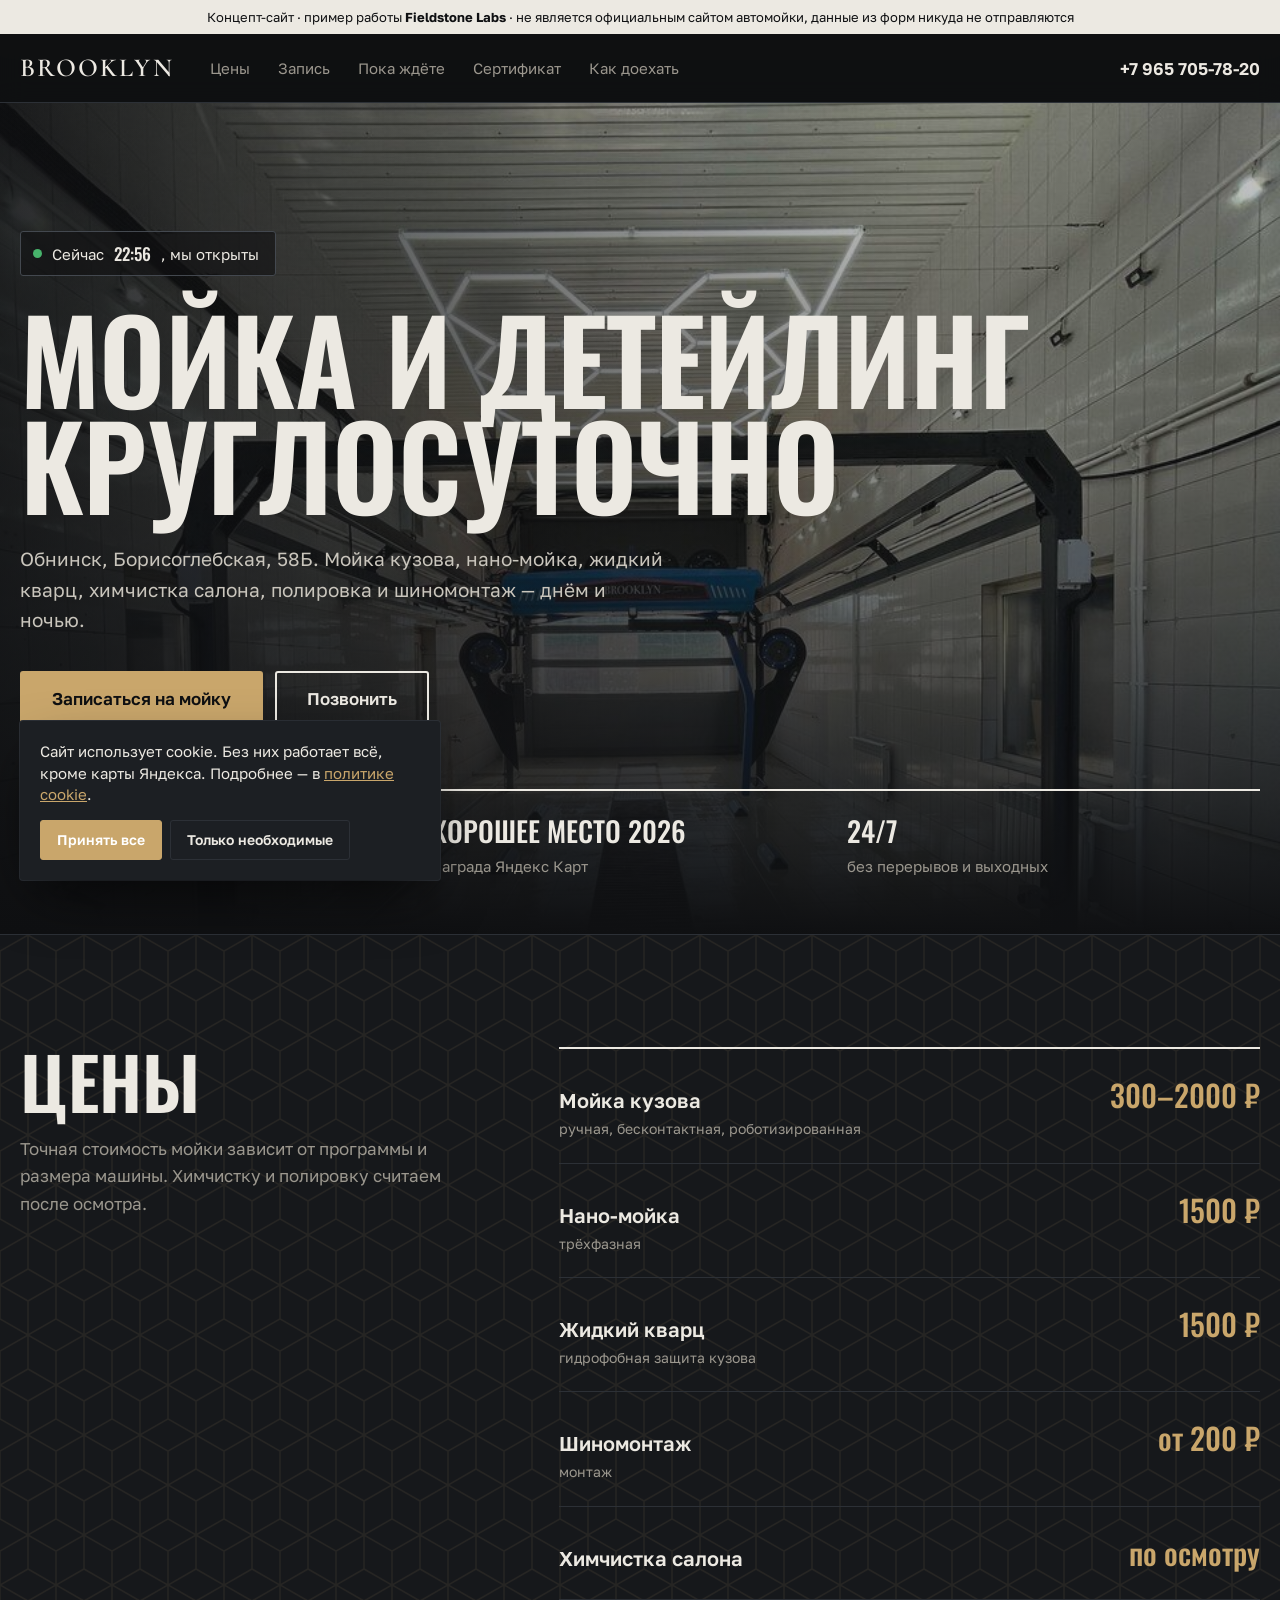
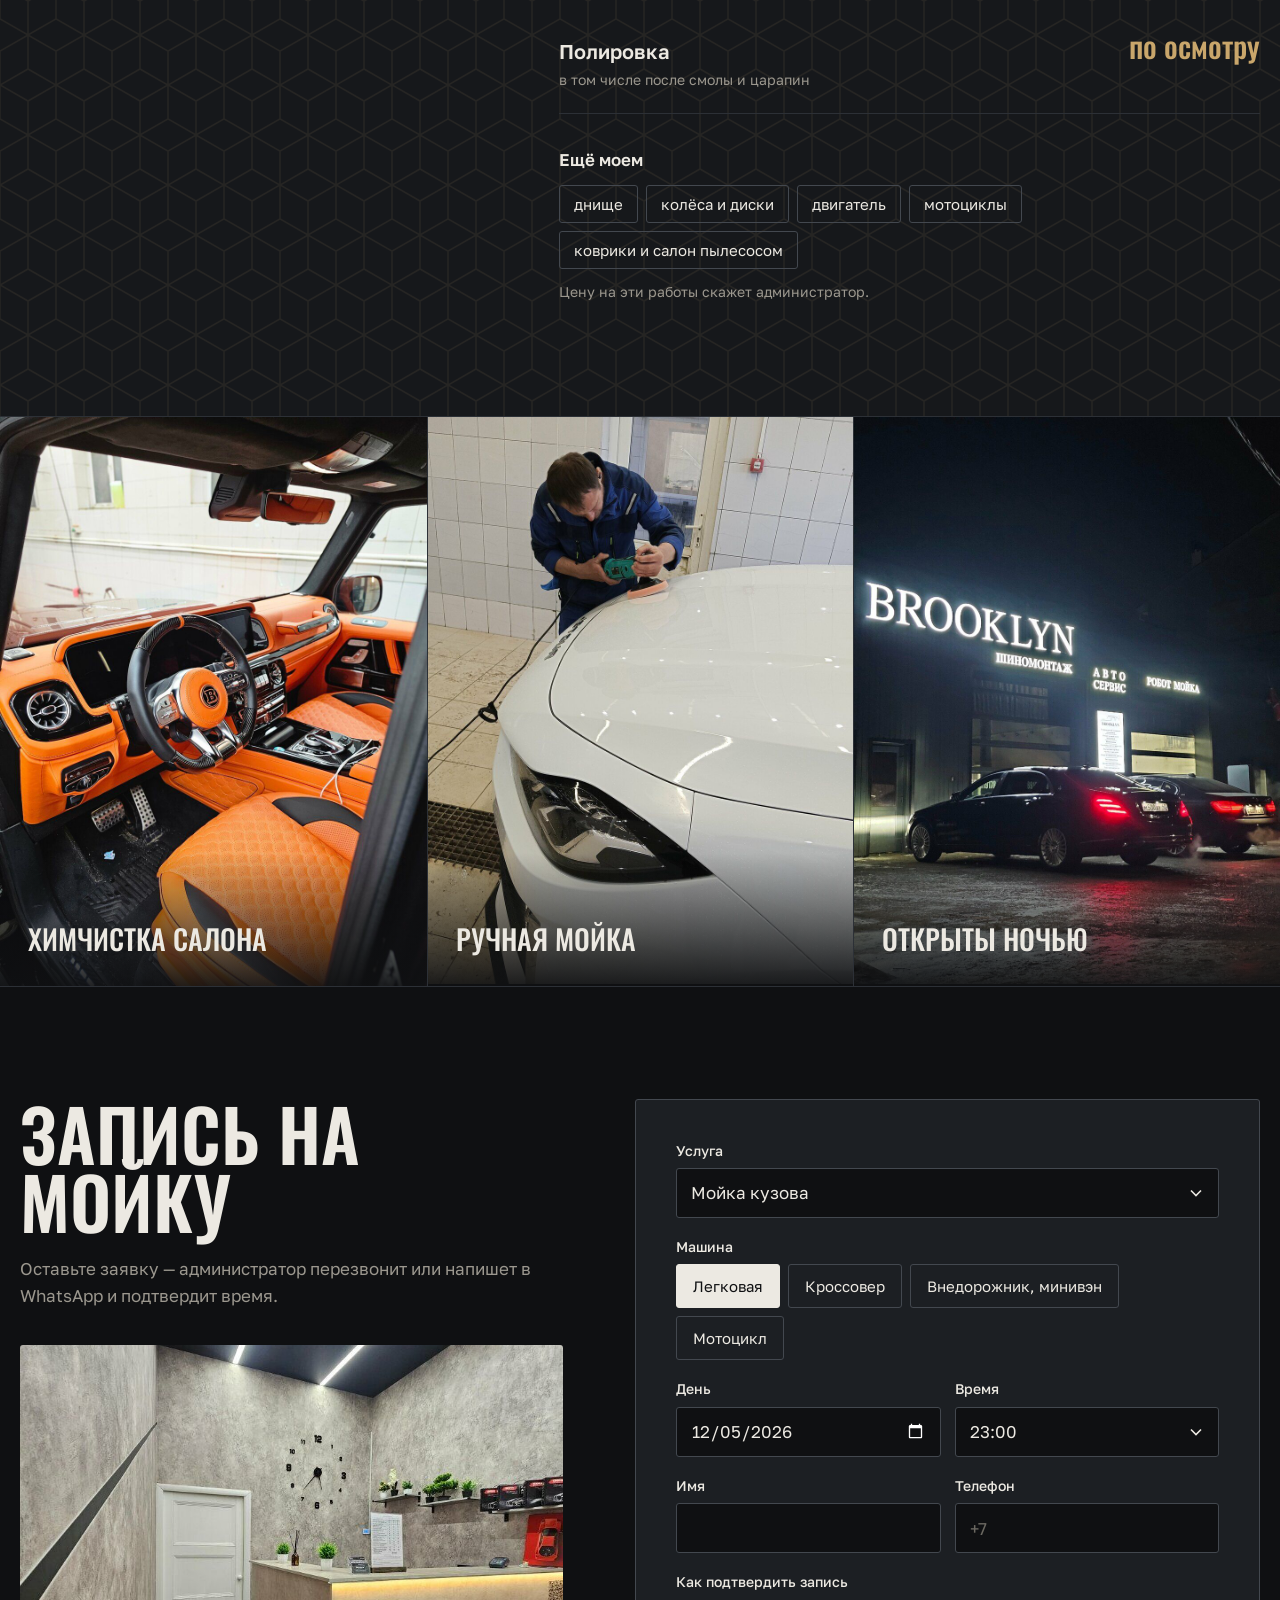
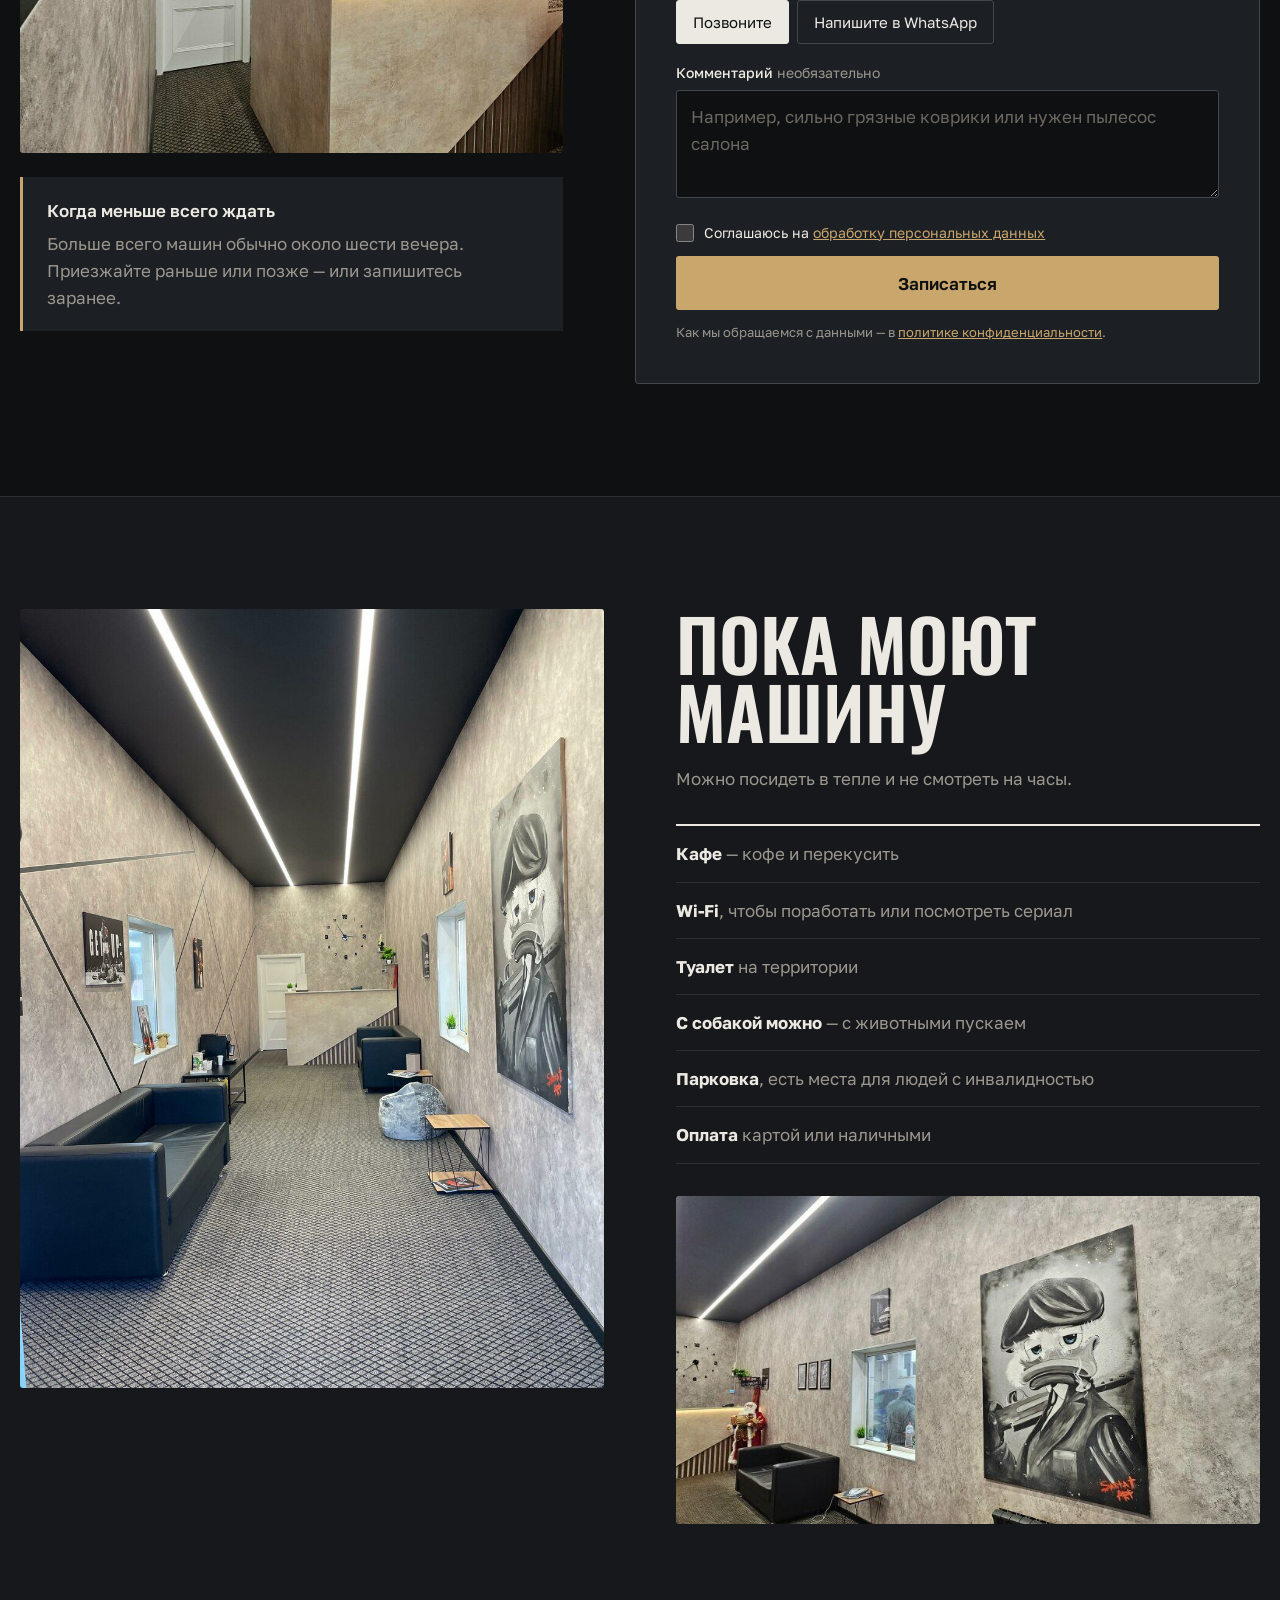
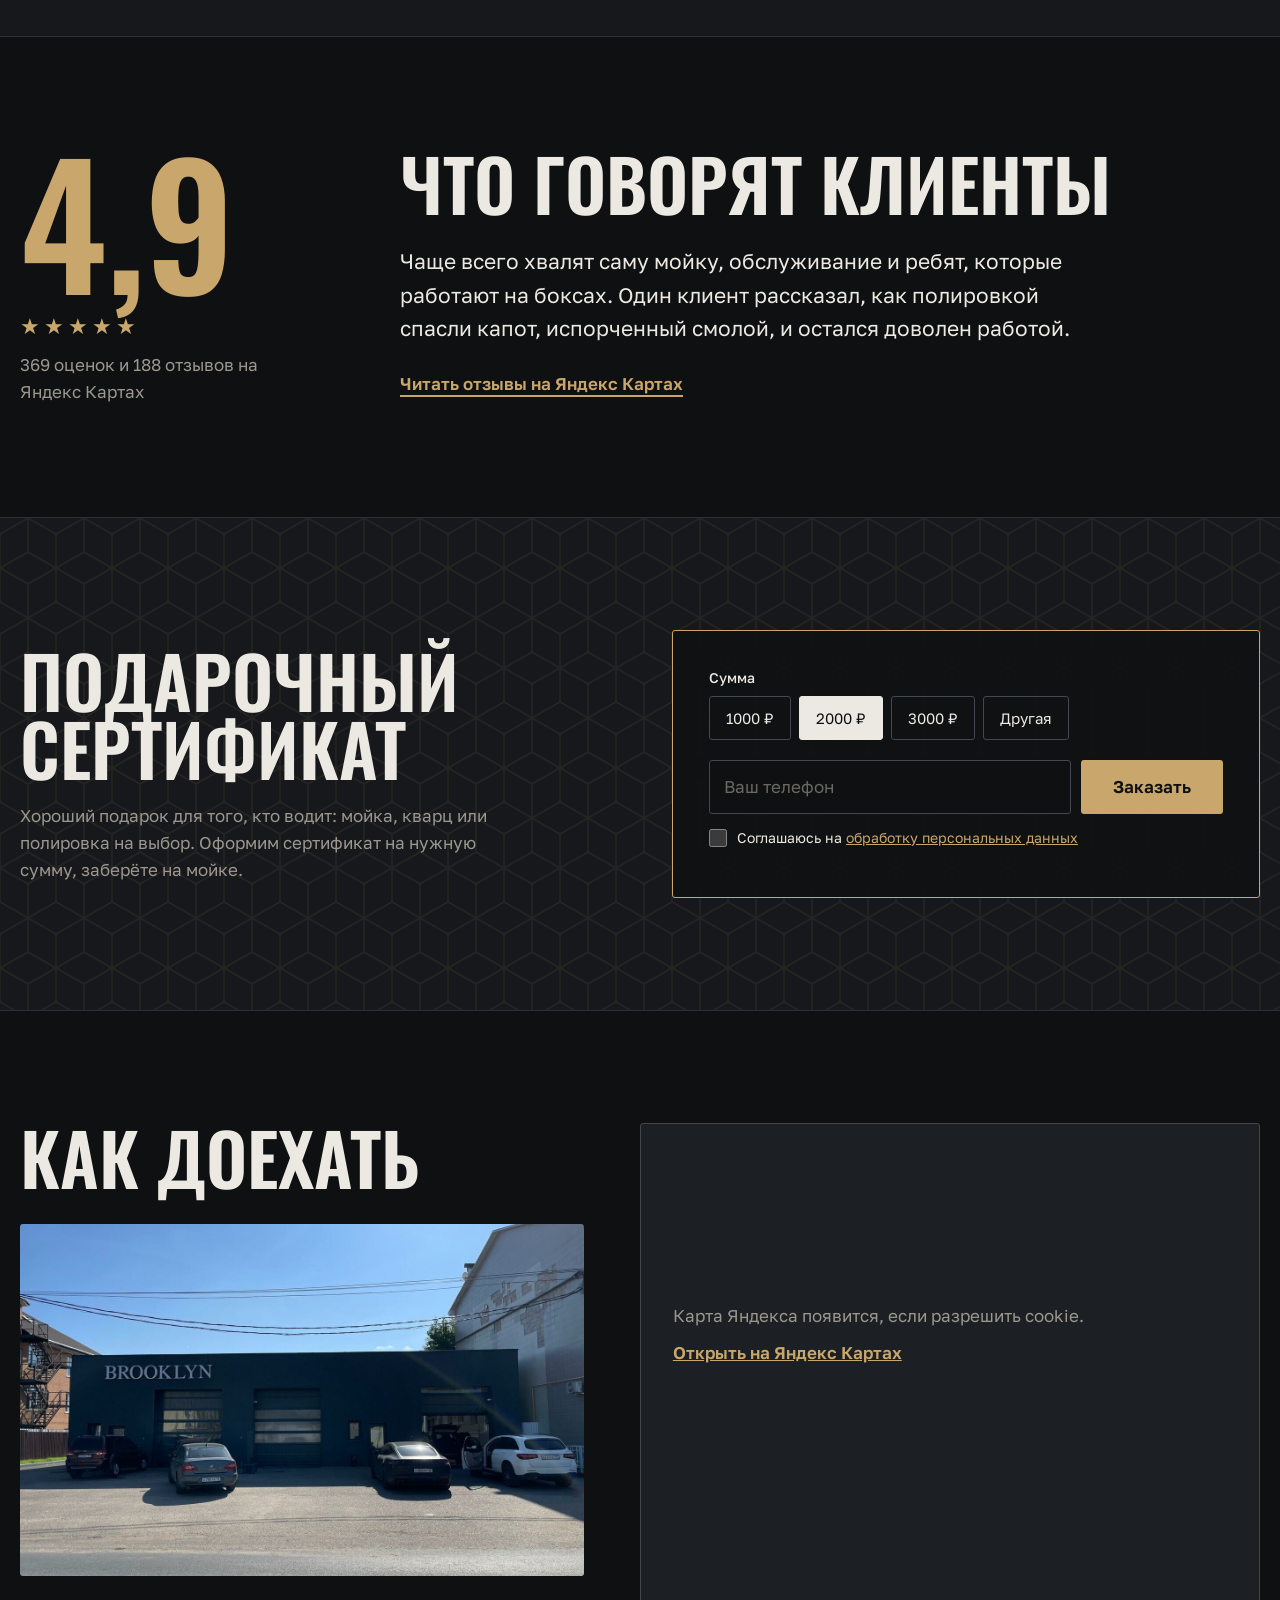
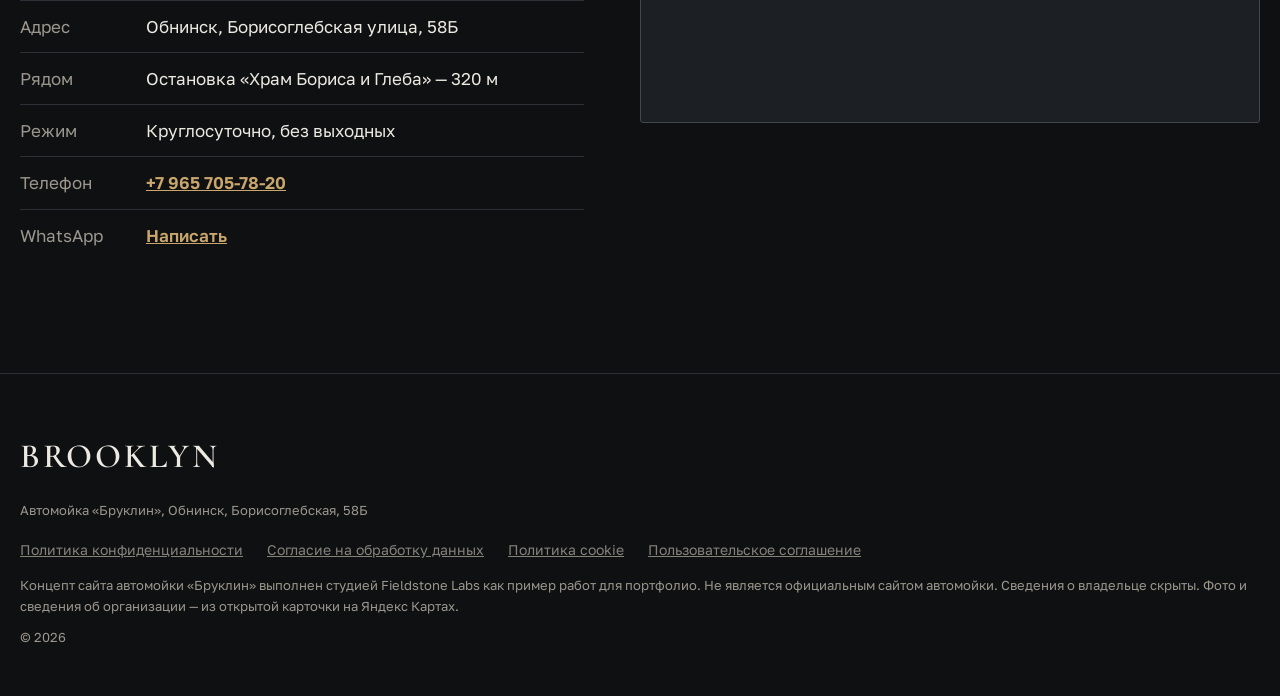
==== commit 007a299b: "Плашка «концепт-сайт» и noindex Сверху на всех страницах — пометка, что это концепт Fieldstone Labs," ====
--- a/index.html
+++ b/index.html
@@ -3,7 +3,8 @@
 <head>
     <meta charset="UTF-8">
     <meta name="viewport" content="width=device-width, initial-scale=1">
-    <title>Автомойка «Бруклин» — круглосуточно, Обнинск</title>
+    <meta name="robots" content="noindex, nofollow">
+    <title>Автомойка «Бруклин» — круглосуточно, Обнинск (концепт)</title>
     <meta name="description" content="Круглосуточная автомойка в Обнинске: мойка кузова, нано-мойка, жидкий кварц, шиномонтаж, химчистка салона и полировка. Борисоглебская, 58Б.">
 
     <link rel="preconnect" href="https://fonts.googleapis.com">
@@ -23,6 +24,11 @@
     <link rel="stylesheet" href="css/style.css">
 </head>
 <body>
+
+    <div class="demo-bar" role="note">
+        Концепт-сайт · пример работы <strong>Fieldstone Labs</strong> · не является официальным сайтом автомойки,
+        данные из форм никуда не отправляются
+    </div>
 
     <header class="header">
         <div class="wrap header__inner">
@@ -426,10 +432,10 @@
                 <a href="cookies.html">Политика cookie</a>
                 <a href="terms.html">Пользовательское соглашение</a>
             </nav>
-            <!-- Реквизиты: заменить на настоящие данные владельца -->
             <p class="footer__small">
-                ИП <span class="fill">Фамилия Имя Отчество</span>, ИНН <span class="fill">000000000000</span>,
-                ОГРНИП <span class="fill">000000000000000</span>
+                Концепт сайта автомойки «Бруклин» выполнен студией Fieldstone Labs как пример работ для портфолио.
+                Не является официальным сайтом автомойки. Сведения о владельце скрыты.
+                Фото и сведения об организации — из открытой карточки на Яндекс Картах.
             </p>
             <p class="footer__small">© <span data-year>2026</span></p>
         </div>
--- a/css/style.css
+++ b/css/style.css
@@ -1334,3 +1334,14 @@
 .not-found__title {
     text-transform: uppercase;
 }
+
+/* ---------- Плашка «концепт» ---------- */
+
+.demo-bar {
+    padding: 8px 20px;
+    background: var(--ink-main);
+    color: var(--bg, #000);
+    font-size: 13px;
+    line-height: 1.4;
+    text-align: center;
+}
